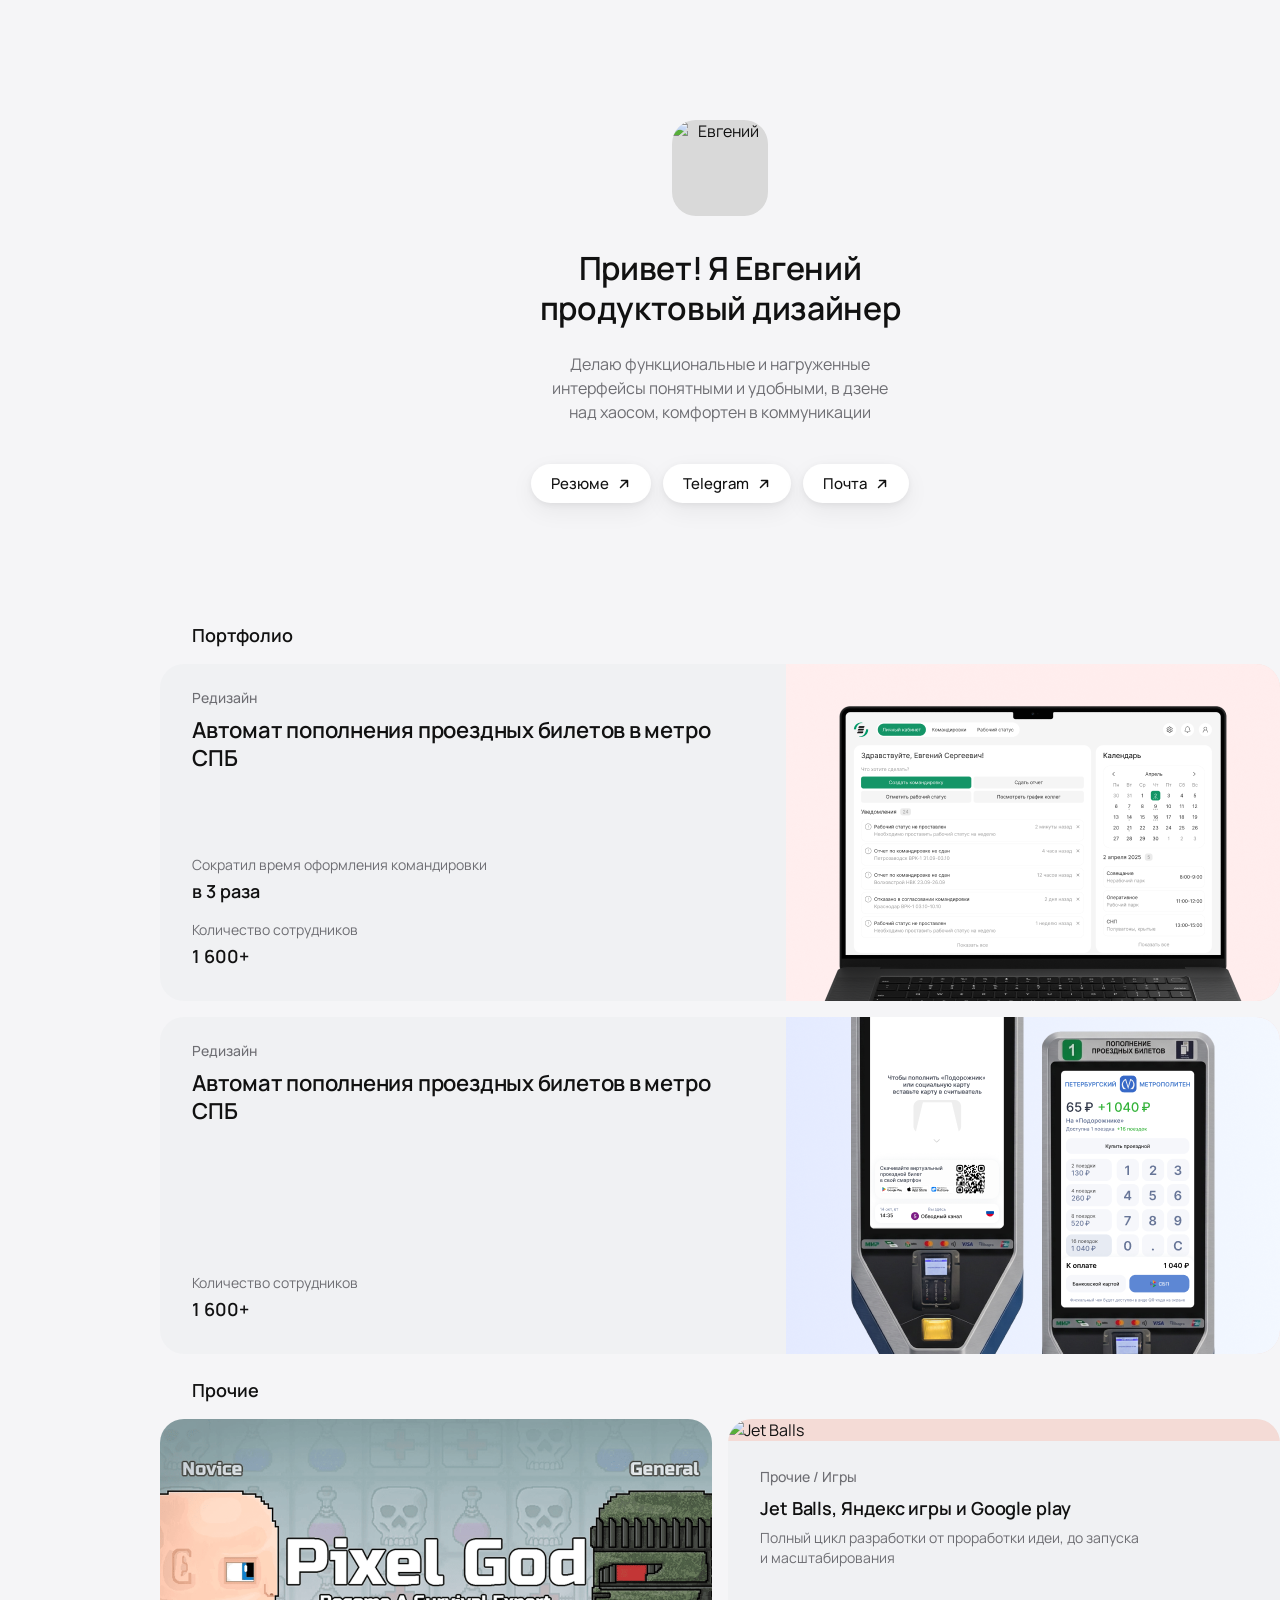
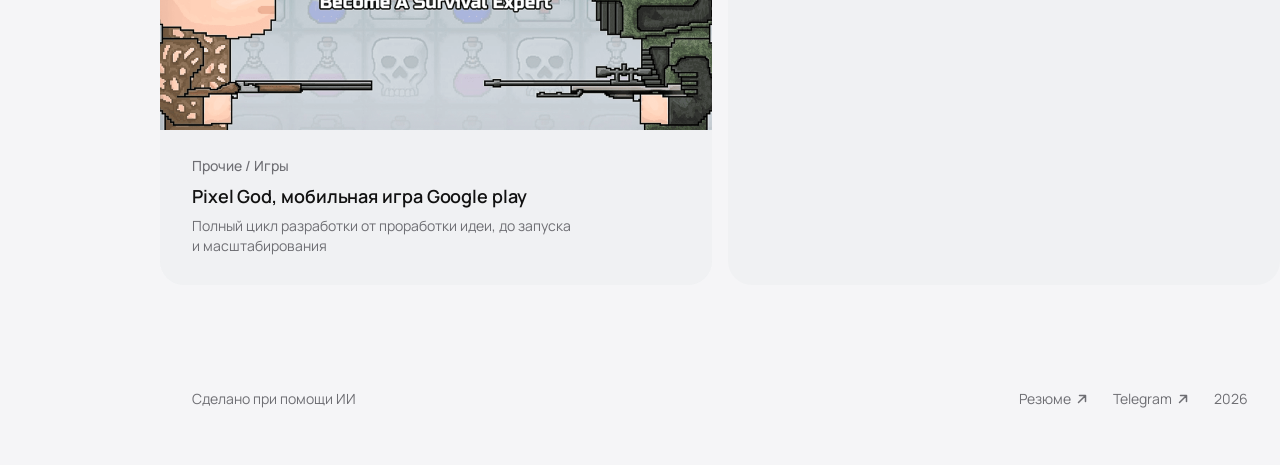
==== index.html @ 9edd05a4 "Add files via upload" ====
<!DOCTYPE html>
<html lang="ru">
<head>
    <meta charset="UTF-8">
    <meta name="viewport" content="width=device-width, initial-scale=1.0">
    <title>Евгений — продуктовый дизайнер</title>
    <link rel="preconnect" href="https://fonts.googleapis.com">
    <link rel="preconnect" href="https://fonts.gstatic.com" crossorigin>
    <link href="https://fonts.googleapis.com/css2?family=Manrope:wght@400;500;600;700&display=swap" rel="stylesheet">
    <link rel="stylesheet" href="styles.css?v=10">
</head>
<body>
    <main class="page">
        <div class="container">

            <!-- HERO -->
            <section class="hero">
                <div class="hero__avatar">
                    <img src="img/index/photo.jpg" alt="Евгений">
                </div>
                <h1 class="hero__title">Привет! Я&nbsp;Евгений<br>продуктовый дизайнер</h1>
                <p class="hero__subtitle">
                    Делаю функциональные и&nbsp;нагруженные<br>
                    интерфейсы понятными и&nbsp;удобными, в&nbsp;дзене<br>
                    над хаосом, комфортен в&nbsp;коммуникации
                </p>

                <div class="hero__buttons">
                    <a href="https://drive.google.com/file/d/1NSleYqPIB4gHWDvywmFM7YKChPPIrIDy/view?usp=sharing" target="_blank" rel="noopener" class="btn">
                        <span class="btn__label">Резюме</span>
                        <svg class="btn__arrow" width="14" height="14" viewBox="0 0 14 14" fill="none">
                            <path d="M3.5 10.5L10.5 3.5M10.5 3.5H4.5M10.5 3.5V9.5" stroke="currentColor" stroke-width="1.5" stroke-linecap="round" stroke-linejoin="round"/>
                        </svg>
                    </a>
                    <a href="https://t.me/Soklakov" target="_blank" rel="noopener" class="btn">
                        <span class="btn__label">Telegram</span>
                        <svg class="btn__arrow" width="14" height="14" viewBox="0 0 14 14" fill="none">
                            <path d="M3.5 10.5L10.5 3.5M10.5 3.5H4.5M10.5 3.5V9.5" stroke="currentColor" stroke-width="1.5" stroke-linecap="round" stroke-linejoin="round"/>
                        </svg>
                    </a>
                    <a href="mailto:soklakov.evgeniy@mail.ru" class="btn">
                        <span class="btn__label">Почта</span>
                        <svg class="btn__arrow" width="14" height="14" viewBox="0 0 14 14" fill="none">
                            <path d="M3.5 10.5L10.5 3.5M10.5 3.5H4.5M10.5 3.5V9.5" stroke="currentColor" stroke-width="1.5" stroke-linecap="round" stroke-linejoin="round"/>
                        </svg>
                    </a>
                </div>
            </section>

            <!-- ПОРТФОЛИО -->
            <section class="section">
                <h2 class="section__title">Портфолио</h2>

                <a href="case1.html" class="case-card case-card--peach">
                    <div class="case-card__content">
                        <span class="case-card__tag">Редизайн</span>
                        <h3 class="case-card__title">Автомат пополнения проездных билетов в&nbsp;метро СПБ</h3>
                        <div class="case-card__metrics">
                            <div class="metric">
                                <div class="metric__label">Сократил время оформления командировки</div>
                                <div class="metric__value">в&nbsp;3&nbsp;раза</div>
                            </div>
                            <div class="metric">
                                <div class="metric__label">Количество сотрудников</div>
                                <div class="metric__value">1&nbsp;600+</div>
                            </div>
                        </div>
                    </div>
                    <div class="case-card__image case-card__image--peach">
                        <img src="img/index/Case1.png" alt="Евросиб">
                    </div>
                </a>

                <a href="case2.html" class="case-card case-card--peach">
                    <div class="case-card__content">
                        <span class="case-card__tag">Редизайн</span>
                        <h3 class="case-card__title">Автомат пополнения проездных билетов в&nbsp;метро СПБ</h3>
                        <div class="case-card__metrics case-card__metrics--single">
                            <div class="metric">
                                <div class="metric__label">Количество сотрудников</div>
                                <div class="metric__value">1&nbsp;600+</div>
                            </div>
                        </div>
                    </div>
                    <div class="case-card__image case-card__image--peach">
                        <img src="img/index/Case2.png" alt="Метро СПБ">
                    </div>
                </a>
            </section>

            <!-- ПРОЧИЕ -->
            <section class="section">
                <h2 class="section__title">Прочие</h2>

                <div class="other-grid">
                    <a href="case3.html" class="other-card other-card--blue">
                        <div class="other-card__image">
                            <img src="img/index/Case3.png" alt="Pixel God">
                        </div>
                        <div class="other-card__content">
                            <span class="case-card__tag">Прочие / Игры</span>
                            <h3 class="other-card__title">Pixel God, мобильная игра Google&nbsp;play</h3>
                            <p class="other-card__desc">Полный цикл разработки от&nbsp;проработки идеи, до&nbsp;запуска и&nbsp;масштабирования</p>
                        </div>
                    </a>

                    <a href="case4.html" class="other-card other-card--pink">
                        <div class="other-card__image">
                            <img src="img/index/Case4.png" alt="Jet Balls">
                        </div>
                        <div class="other-card__content">
                            <span class="case-card__tag">Прочие / Игры</span>
                            <h3 class="other-card__title">Jet Balls, Яндекс игры и&nbsp;Google&nbsp;play</h3>
                            <p class="other-card__desc">Полный цикл разработки от&nbsp;проработки идеи, до&nbsp;запуска и&nbsp;масштабирования</p>
                        </div>
                    </a>
                </div>
            </section>

            <!-- FOOTER -->
            <footer class="footer">
                <div class="footer__left">Сделано при помощи ИИ</div>
                <div class="footer__right">
                    <a href="https://drive.google.com/file/d/1NSleYqPIB4gHWDvywmFM7YKChPPIrIDy/view?usp=sharing" target="_blank" rel="noopener" class="text-link">
                        <span>Резюме</span>
                        <svg class="text-link__arrow" width="14" height="14" viewBox="0 0 14 14" fill="none">
                            <path d="M3.5 10.5L10.5 3.5M10.5 3.5H4.5M10.5 3.5V9.5" stroke="currentColor" stroke-width="1.5" stroke-linecap="round" stroke-linejoin="round"/>
                        </svg>
                    </a>
                    <a href="https://t.me/Soklakov" target="_blank" rel="noopener" class="text-link">
                        <span>Telegram</span>
                        <svg class="text-link__arrow" width="14" height="14" viewBox="0 0 14 14" fill="none">
                            <path d="M3.5 10.5L10.5 3.5M10.5 3.5H4.5M10.5 3.5V9.5" stroke="currentColor" stroke-width="1.5" stroke-linecap="round" stroke-linejoin="round"/>
                        </svg>
                    </a>
                    <span class="footer__year">2026</span>
                </div>
            </footer>

        </div>
    </main>
</body>
</html>
---- styles.css ----
/* ===========================
   RESET & BASE
   =========================== */
*,
*::before,
*::after {
    box-sizing: border-box;
    margin: 0;
    padding: 0;
}

:root {
    --bg: #F5F5F7;
    --card: #F0F1F3;
    --card-soft: #EDEEEF;
    --peach: #F8DDD7;
    --blue: #DCE6F1;
    --pink: #F4DBD6;
    --text: #111111;
    --text-muted: #6E6E73;
    --shadow-btn: 0 2px 6px rgba(17, 17, 17, 0.06), 0 8px 24px rgba(17, 17, 17, 0.06);
    --radius-card: 24px;
    --radius-btn: 999px;
    --ease: cubic-bezier(0.22, 1, 0.36, 1);
}

html, body {
    height: 100%;
}

html {
    scroll-behavior: smooth;
}

body {
    background: var(--bg);
    color: var(--text);
    font-family: 'Manrope', -apple-system, BlinkMacSystemFont, 'Helvetica Neue', sans-serif;
    font-weight: 400;
    font-size: 16px;
    line-height: 1.4;
    -webkit-font-smoothing: antialiased;
    -moz-osx-font-smoothing: grayscale;
}

a {
    text-decoration: none;
    color: inherit;
}

img {
    max-width: 100%;
    display: block;
}

/* ===========================
   LAYOUT
   =========================== */
.page {
    width: 100%;
    min-width: 1440px;       /* фиксированный фрейм 1440 */
    overflow-x: hidden;
}

.container {
    width: 1120px;           /* контентная область */
    margin: 0 auto;
    padding: 80px 0 40px;
}

/* ===========================
   HERO
   =========================== */
.hero {
    display: flex;
    flex-direction: column;
    align-items: center;
    text-align: center;
    padding: 40px 0 120px;
}

.hero__avatar {
    width: 96px;
    height: 96px;
    border-radius: 24px;
    overflow: hidden;
    margin-bottom: 32px;
    background: #d9d9d9;
}

.hero__avatar img {
    width: 100%;
    height: 100%;
    object-fit: cover;
}

.hero__title {
    font-size: 32px;
    line-height: 1.25;
    font-weight: 600;
    letter-spacing: -0.01em;
    margin-bottom: 24px;
}

/* Если subtitle отсутствует — заголовок отступает от кнопок как раньше отступал subtitle */
.hero__title + .hero__buttons {
    margin-top: 16px;
}

.hero__subtitle {
    font-size: 16px;
    line-height: 1.5;
    color: var(--text-muted);
    margin-bottom: 40px;
}

.hero__buttons {
    display: flex;
    gap: 12px;
}

/* ===========================
   BUTTON (fill from top → black)
   =========================== */
.btn {
    position: relative;
    display: inline-flex;
    align-items: center;
    gap: 8px;
    padding: 12px 20px;
    background: #FFFFFF;
    color: #111111;
    font-family: inherit;
    font-size: 15px;
    font-weight: 500;
    line-height: 1;
    border-radius: var(--radius-btn);
    box-shadow: var(--shadow-btn);
    overflow: hidden;
    isolation: isolate;
    transition: color 0.6s cubic-bezier(0.4, 0, 0.2, 1), box-shadow 0.6s cubic-bezier(0.4, 0, 0.2, 1);
    cursor: pointer;
}

.btn::before {
    content: '';
    position: absolute;
    inset: 0;
    background: #111111;
    clip-path: circle(0% at 0% 50%);
    transition: clip-path 0.6s cubic-bezier(0.4, 0, 0.2, 1);
    z-index: -1;
}

.btn:hover {
    color: #FFFFFF;
    box-shadow: 0 4px 12px rgba(17, 17, 17, 0.18), 0 12px 32px rgba(17, 17, 17, 0.12);
}

.btn:hover::before {
    clip-path: circle(150% at 0% 50%);
}

.btn__arrow {
    transition: transform 0.45s cubic-bezier(0.4, 0, 0.2, 1);
}

.btn:hover .btn__arrow {
    transform: translate(2px, -2px);
}

/* ===========================
   SECTION
   =========================== */
.section {
    margin-bottom: 24px;
}

.section__title {
    font-size: 18px;
    font-weight: 600;
    color: var(--text);
    padding: 0 32px;
    margin-bottom: 16px;
}

/* ===========================
   CASE CARD (большая карточка)
   =========================== */
.case-card {
    display: grid;
    grid-template-columns: 1fr 494px;
    background: var(--card);
    border-radius: var(--radius-card);
    overflow: hidden;
    margin-bottom: 16px;
    height: 337px;
    transform-origin: center;
    transition: transform 0.5s var(--ease), box-shadow 0.5s var(--ease);
    will-change: transform;
}

.case-card:hover {
    transform: scale(1.015) rotate(-0.6deg);
    box-shadow: 0 20px 60px rgba(17, 17, 17, 0.12), 0 8px 20px rgba(17, 17, 17, 0.06);
    z-index: 2;
}

.case-card__content {
    padding: 24px 32px 32px;
    display: flex;
    flex-direction: column;
}

.case-card__tag {
    font-size: 14px;
    font-weight: 500;
    color: var(--text-muted);
    margin-bottom: 8px;
}

.case-card__title {
    font-size: 22px;
    line-height: 1.3;
    font-weight: 600;
    letter-spacing: -0.01em;
}

.case-card__metrics {
    display: flex;
    flex-direction: column;
    gap: 16px;
    margin-top: auto;
}

.metric__label {
    font-size: 14px;
    color: var(--text-muted);
    margin-bottom: 4px;
}

.metric__value {
    font-size: 18px;
    font-weight: 600;
    color: var(--text);
}

.case-card__image {
    width: 494px;
    height: 337px;
    overflow: hidden;
}

.case-card__image--peach {
    background: var(--peach);
}

.case-card__image img {
    width: 100%;
    height: 100%;
    object-fit: cover;
    display: block;
    transition: transform 0.6s var(--ease);
}

.case-card:hover .case-card__image img {
    transform: scale(1.03);
}

/* ===========================
   OTHER CARDS (мелкие карточки)
   =========================== */
.other-grid {
    display: grid;
    grid-template-columns: 1fr 1fr;
    gap: 16px;
}

.other-card {
    display: flex;
    flex-direction: column;
    border-radius: var(--radius-card);
    overflow: hidden;
    background: var(--card);
    transform-origin: center;
    transition: transform 0.5s var(--ease), box-shadow 0.5s var(--ease);
    will-change: transform;
}

.other-card--blue .other-card__image {
    background: var(--blue);
}

.other-card--pink .other-card__image {
    background: var(--pink);
}

.other-card__image {
    overflow: hidden;
}

.other-card__image img {
    width: 100%;
    height: auto;
    display: block;
    transition: transform 0.6s var(--ease);
}

.other-card__content {
    padding: 24px 32px 28px;
    background: var(--card);
}

.other-card__title {
    font-size: 18px;
    font-weight: 600;
    line-height: 1.35;
    margin: 8px 0 8px;
    letter-spacing: -0.005em;
}

.other-card__desc {
    font-size: 14px;
    line-height: 1.45;
    color: var(--text-muted);
}

.other-card:nth-child(odd):hover {
    transform: scale(1.02) rotate(-0.8deg);
    box-shadow: 0 20px 60px rgba(17, 17, 17, 0.12), 0 8px 20px rgba(17, 17, 17, 0.06);
    z-index: 2;
}

.other-card:nth-child(even):hover {
    transform: scale(1.02) rotate(0.8deg);
    box-shadow: 0 20px 60px rgba(17, 17, 17, 0.12), 0 8px 20px rgba(17, 17, 17, 0.06);
    z-index: 2;
}

.other-card:hover .other-card__image img {
    transform: scale(1.03);
}

/* ===========================
   FOOTER
   =========================== */
.footer {
    margin-top: 80px;
    padding: 24px 32px 16px;
    display: flex;
    justify-content: space-between;
    align-items: center;
    font-size: 14px;
    color: var(--text-muted);
}

.footer__right {
    display: flex;
    align-items: center;
    gap: 24px;
}

.footer__year {
    color: var(--text-muted);
}

/* ===========================
   TEXT LINK (footer)
   =========================== */
.text-link {
    display: inline-flex;
    align-items: center;
    gap: 4px;
    color: var(--text-muted);
    transition: color 0.25s var(--ease);
    cursor: pointer;
}

.text-link__arrow {
    transition: transform 0.3s var(--ease), color 0.25s var(--ease);
}

.text-link:hover {
    color: var(--text);
}

.text-link:hover .text-link__arrow {
    transform: translate(3px, -3px);
}

/* ===========================
   CASE PAGE
   =========================== */

/* SECTION */
.case-section {
    margin-bottom: 64px;
    padding: 0 32px;
}

.case-section--wide {
    padding: 0;
}

.case-section--wide .case-section__title {
    padding-left: 32px;
}

.case-section__title {
    font-size: 28px;
    font-weight: 600;
    letter-spacing: -0.01em;
    margin-bottom: 20px;
    color: var(--text);
}

/* TEXT */
.case-text {
    font-size: 17px;
    line-height: 1.55;
    color: var(--text);
    max-width: 880px;
}

/* LISTS */
.case-list {
    list-style: none;
    padding: 0;
    margin: 0;
    max-width: 880px;
}

.case-list li {
    position: relative;
    padding-left: 24px;
    margin-bottom: 12px;
    font-size: 16px;
    line-height: 1.5;
    color: var(--text);
}

.case-list li::before {
    content: '';
    position: absolute;
    left: 0;
    top: 11px;
    width: 6px;
    height: 6px;
    border-radius: 50%;
    background: var(--text);
}

.case-list--numbered {
    counter-reset: step;
}

.case-list--numbered li {
    padding-left: 36px;
    counter-increment: step;
}

.case-list--numbered li::before {
    content: counter(step);
    position: static;
    display: inline-block;
    width: 24px;
    height: 24px;
    line-height: 24px;
    text-align: center;
    border-radius: 50%;
    background: var(--text);
    color: #fff;
    font-size: 12px;
    font-weight: 600;
    margin-right: 12px;
    margin-left: -36px;
    vertical-align: 2px;
}

/* COMPARE (ДО / ПОСЛЕ) */
.case-compare {
    display: grid;
    grid-template-columns: 1fr 1fr;
    gap: 16px;
    margin-bottom: 24px;
}

.case-compare__col {
    background: var(--card);
    border-radius: var(--radius-card);
    padding: 24px;
    display: flex;
    flex-direction: column;
}

.case-compare__label {
    display: inline-flex;
    align-items: center;
    gap: 8px;
    font-size: 13px;
    font-weight: 500;
    color: var(--text-muted);
    margin-bottom: 16px;
    letter-spacing: 0.02em;
    align-self: flex-start;
}

.case-compare__label::before {
    content: '';
    width: 8px;
    height: 8px;
    border-radius: 50%;
    background: var(--text-muted);
}

.case-compare__label--before::before {
    background: #E26464;
}

.case-compare__label--after::before {
    background: #4FB174;
}

.case-compare__media {
    border-radius: 12px;
    overflow: hidden;
    background: #fff;
    margin-bottom: 16px;
}

.case-compare__media img {
    width: 100%;
    height: auto;
    display: block;
}

.case-compare__media--small {
    /* раньше была max-width: 60% — теперь миниатюра тянется на всю ширину карточки */
}

.case-compare__note {
    font-size: 14px;
    line-height: 1.5;
    color: var(--text-muted);
    margin-bottom: 16px;
}

.case-compare__col .case-list {
    margin-top: 4px;
}

.case-compare__col .case-list li {
    font-size: 15px;
}

/* WIDE IMAGE */
.case-image-wide {
    border-radius: var(--radius-card);
    overflow: hidden;
    background: var(--card);
}

.case-image-wide img {
    width: 100%;
    height: auto;
    display: block;
}

.case-image-wide--small img {
    max-width: 720px;
    margin: 0 auto;
}

/* TABLE */
.case-table {
    background: var(--card);
    border-radius: var(--radius-card);
    overflow: hidden;
    max-width: 880px;
}

.case-table__head,
.case-table__row {
    display: grid;
    grid-template-columns: 1.2fr 0.8fr 2fr;
    gap: 24px;
    padding: 16px 24px;
}

.case-table__head {
    background: rgba(0, 0, 0, 0.04);
    font-weight: 600;
    font-size: 14px;
    color: var(--text-muted);
}

.case-table__row {
    border-top: 1px solid rgba(0, 0, 0, 0.06);
    font-size: 16px;
    line-height: 1.5;
}

.case-table__row:first-of-type {
    border-top: none;
}

.case-table__row .case-table__cell:nth-child(1) {
    font-weight: 600;
}

/* THANKS */
.case-thanks {
    text-align: center;
    padding: 80px 32px 40px;
    margin-top: 40px;
    border-top: 1px solid rgba(0, 0, 0, 0.06);
}

.case-thanks__title {
    font-size: 32px;
    font-weight: 700;
    letter-spacing: 0.02em;
    margin-bottom: 16px;
}

.case-thanks__contacts {
    font-size: 15px;
    color: var(--text-muted);
    margin-bottom: 32px;
    display: flex;
    justify-content: center;
    align-items: center;
    flex-wrap: wrap;
    gap: 6px;
}

.case-thanks__sep {
    color: var(--text-muted);
    opacity: 0.5;
}

.case-thanks__cta {
    display: flex;
    justify-content: center;
    gap: 12px;
    flex-wrap: wrap;
}

.case-image-pair {
    display: grid;
    grid-template-columns: 1fr 1fr;
    gap: 16px;
}

/* CASE GRID — для рядов мелких фото / экранов */
.case-grid {
    display: grid;
    gap: 16px;
}

.case-grid--2 {
    grid-template-columns: 1fr 1fr;
}

.case-grid--3 {
    grid-template-columns: 1fr 1fr 1fr;
}

.case-grid--5 {
    grid-template-columns: repeat(5, 1fr);
}

.case-grid--6 {
    grid-template-columns: repeat(6, 1fr);
}

/* CASE FIGURE — фото с подписью сверху */
.case-figure {
    display: flex;
    flex-direction: column;
    gap: 8px;
}

.case-figure__caption {
    font-size: 13px;
    color: var(--text-muted);
    letter-spacing: 0.02em;
}

.case-figure__media {
    border-radius: 12px;
    overflow: hidden;
    background: var(--card);
    aspect-ratio: auto;
}

.case-figure__media img {
    width: 100%;
    height: auto;
    display: block;
}

/* ===========================
   CASE — PROPS / TOGGLE
   =========================== */

.case-props {
    display: grid;
    grid-template-columns: 200px 1fr;
    gap: 14px 24px;
    max-width: 880px;
    margin: 0;
}

.case-props__key {
    font-size: 14px;
    color: var(--text-muted);
    margin: 0;
    padding-top: 2px;
}

.case-props__val {
    font-size: 16px;
    line-height: 1.55;
    margin: 0;
}

.case-props__val ul {
    list-style: none;
    padding: 0;
    margin: 0;
}

.case-props__val ul li {
    padding-left: 0;
}

.case-tag {
    display: inline-block;
    padding: 3px 10px;
    font-size: 13px;
    background: rgba(0, 0, 0, 0.06);
    border-radius: 4px;
    margin-right: 6px;
    color: var(--text);
    line-height: 1.4;
}

/* TOGGLE (details/summary) */
.case-toggle {
    margin-bottom: 12px;
    border-radius: var(--radius-card);
    background: var(--card);
    overflow: hidden;
    max-width: 880px;
}

.case-section--wide .case-toggle {
    max-width: none;
    margin-left: 32px;
    margin-right: 32px;
}

.case-toggle__summary {
    list-style: none;
    cursor: pointer;
    padding: 16px 24px;
    font-size: 16px;
    font-weight: 600;
    display: flex;
    align-items: center;
    gap: 12px;
    user-select: none;
    transition: background 0.2s;
}

.case-toggle__summary::-webkit-details-marker,
.case-toggle__summary::marker {
    display: none;
    content: '';
}

.case-toggle__summary::before {
    content: '';
    flex-shrink: 0;
    width: 8px;
    height: 8px;
    border-right: 2px solid currentColor;
    border-bottom: 2px solid currentColor;
    transform: rotate(-45deg) translate(-2px, -2px);
    transition: transform 0.25s var(--ease);
}

.case-toggle[open] > .case-toggle__summary::before {
    transform: rotate(45deg) translate(-1px, -3px);
}

.case-toggle__summary:hover {
    background: rgba(0, 0, 0, 0.03);
}

.case-toggle__content {
    padding: 0 24px 24px;
    display: flex;
    flex-direction: column;
    gap: 16px;
}

.case-toggle__content img {
    width: 100%;
    height: auto;
    display: block;
    border-radius: 12px;
}

/* GRID 4 */
.case-grid--4 {
    grid-template-columns: repeat(4, 1fr);
}

/* BANNER */
.case-banner {
    border-radius: var(--radius-card);
    overflow: hidden;
}

.case-banner img {
    width: 100%;
    height: auto;
    display: block;
}

/* CALLOUT (Notion-style highlighted note) */
.case-callout {
    display: flex;
    gap: 14px;
    align-items: flex-start;
    background: rgba(0, 0, 0, 0.04);
    border-radius: 12px;
    padding: 18px 20px;
    max-width: 880px;
    margin: 0;
}

.case-callout__icon {
    flex-shrink: 0;
    font-size: 18px;
    line-height: 1.5;
}

.case-callout__body {
    flex: 1;
    font-size: 16px;
    line-height: 1.55;
}

.case-callout__body p {
    margin: 0;
}

.case-callout__body p + p {
    margin-top: 10px;
}

/* Medium-sized wide image — для тех случаев, когда фото слишком большое во всю ширину */
.case-image-wide--medium {
    max-width: 600px;
    margin-left: auto;
    margin-right: auto;
}

/* Nested toggle inside another toggle — слегка визуально отличается */
.case-toggle .case-toggle {
    background: rgba(0, 0, 0, 0.03);
    margin-top: 8px;
    margin-bottom: 0;
}

/* Quote (вертикальная серая полоска как в Notion для результатов и заметок) */
.case-quote {
    border-left: 3px solid rgba(0, 0, 0, 0.15);
    padding: 2px 0 2px 14px;
    margin: 6px 0;
    color: var(--text-muted);
    font-size: 14px;
    line-height: 1.5;
}

/* Опрос — вложенный список с большими отступами */
.case-survey {
    counter-reset: q;
    list-style: none;
    padding: 0;
    margin: 0;
}

.case-survey > li {
    counter-increment: q;
    margin-bottom: 16px;
    padding-left: 28px;
    position: relative;
    font-size: 16px;
    line-height: 1.55;
}

.case-survey > li::before {
    content: counter(q) ".";
    position: absolute;
    left: 0;
    top: 0;
    font-weight: 600;
    color: var(--text);
}

/* Компактный compare — картинки внутри колонок не растягиваются на всю ширину,
   а ограничены по ширине и центрированы. Для случаев, когда исходники
   маленькие (телефонные скрины) и большой размер выглядит избыточно. */
.case-compare--compact .case-compare__media {
    max-width: 320px;
    margin-left: auto;
    margin-right: auto;
}

/* 3-column compare — для случаев "До | После | После" в одну линию */
.case-compare--3col {
    grid-template-columns: 1fr 1fr 1fr;
}

/* Видео в галереях ведут себя так же, как картинки */
.case-figure__media video,
.case-toggle__content video,
.case-image-wide video {
    width: 100%;
    height: auto;
    display: block;
    border-radius: 12px;
}

/* Узкая сетка для пары видео — фиксированные колонки 280px,
   прижатые к левому краю секции (под заголовок). Подпись остаётся над своим видео. */
.case-grid--narrow {
    grid-template-columns: 280px 280px;
    justify-content: start;
}

/* Асимметричный compare — узкое До (1fr), широкое После (2fr), внутри После пара картинок в линию */
.case-compare--asymmetric {
    grid-template-columns: 1fr 2fr;
}

.case-compare__pair {
    display: grid;
    grid-template-columns: 1fr 1fr;
    gap: 12px;
}

/* MEDIUM banner — для случаев когда полноширинный баннер слишком велик */
.case-banner--medium {
    max-width: 720px;
    margin-left: auto;
    margin-right: auto;
}

/* MEDIUM toggle media — изображения внутри тоггла не растягиваются на всю ширину */
.case-toggle__content--medium img {
    max-width: 480px;
    margin-left: auto;
    margin-right: auto;
}

/* Equal-height grid — все ячейки одной высоты, картинка обрезается под рамку */
.case-grid--equal .case-figure__media {
    aspect-ratio: 9 / 16;
    overflow: hidden;
}

.case-grid--equal .case-figure__media img {
    width: 100%;
    height: 100%;
    object-fit: cover;
}

/* Маленькая равная сетка — для GIF/PNG, которые не должны растягиваться на всю ширину */
.case-grid--small.case-grid--2 {
    grid-template-columns: 280px 280px;
    justify-content: center;
}

.case-grid--small.case-grid--3 {
    grid-template-columns: 240px 240px 240px;
    justify-content: center;
}

/* Для квадратных GIF (Франкенштейн, Победа) — пропорция 1:1 вместо 9:16 */
.case-grid--equal-square .case-figure__media {
    aspect-ratio: 1 / 1;
    overflow: hidden;
}

.case-grid--equal-square .case-figure__media img {
    width: 100%;
    height: 100%;
    object-fit: contain;
}
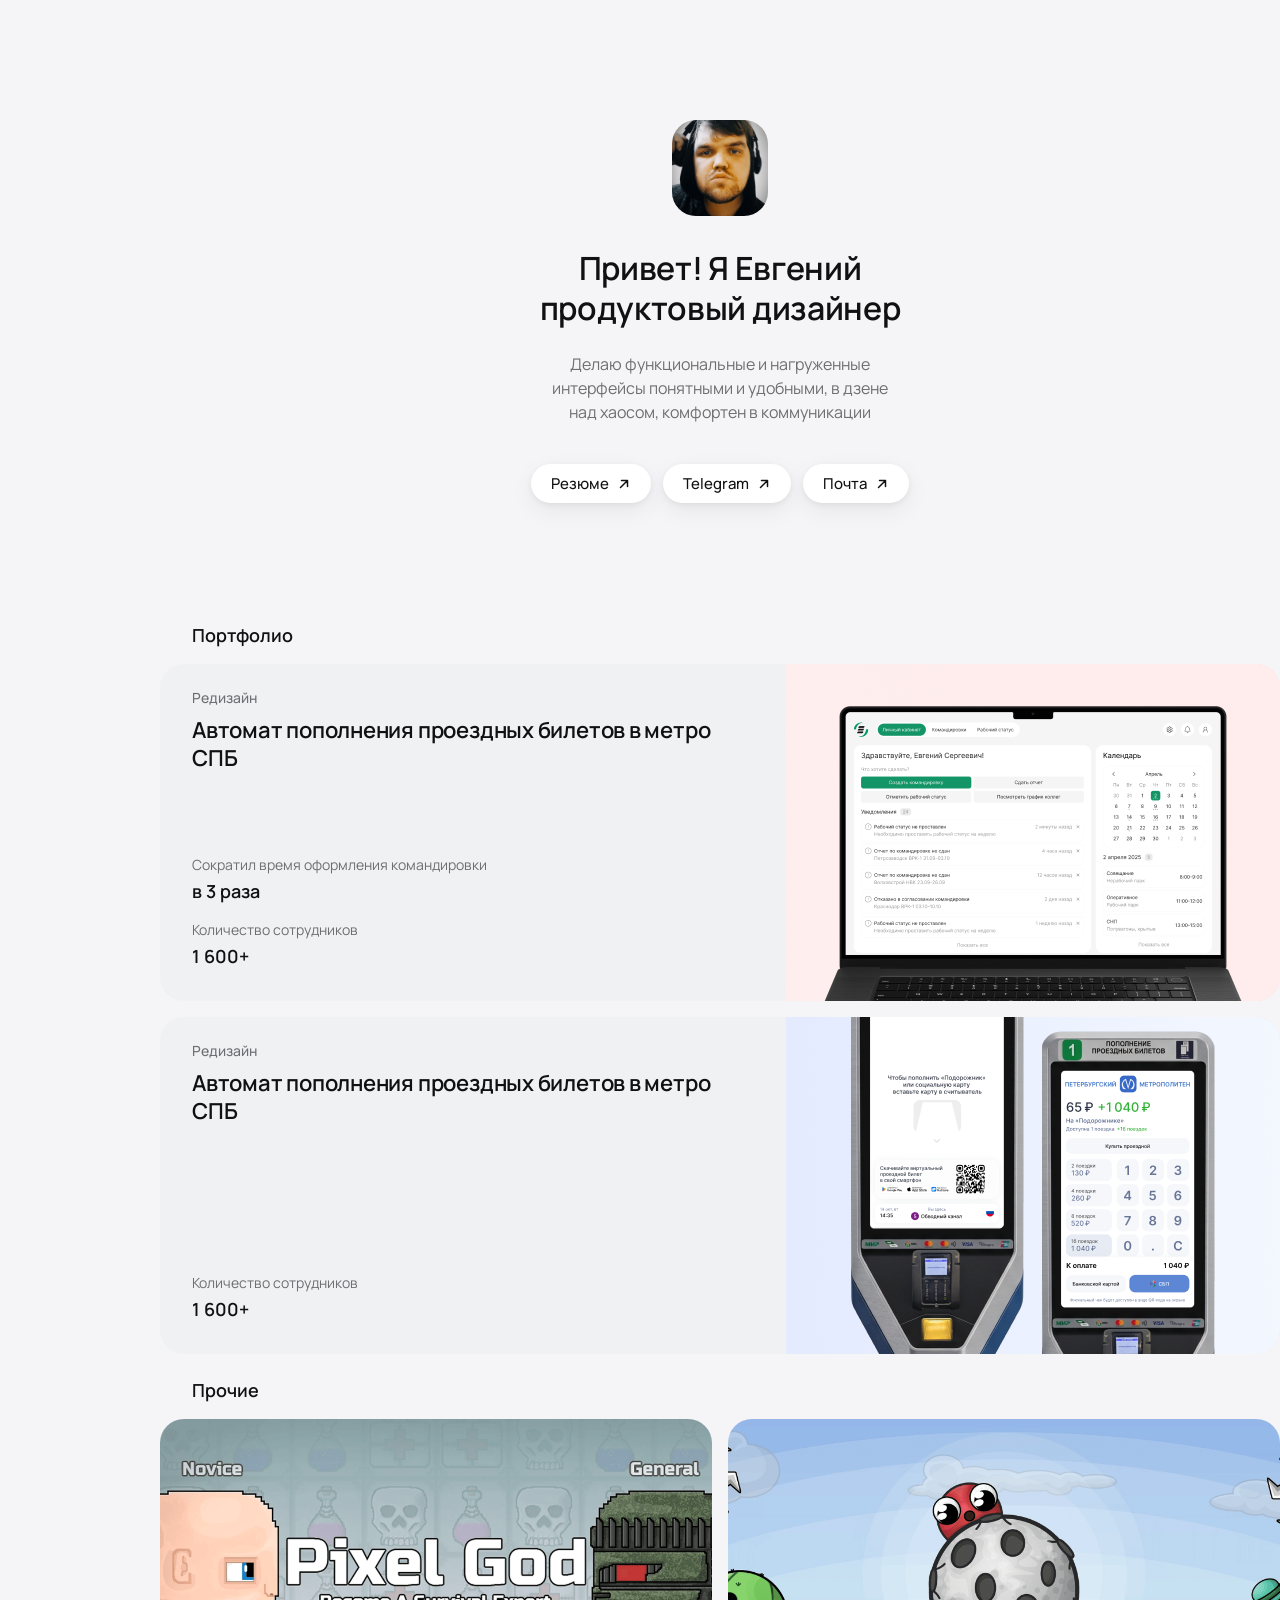
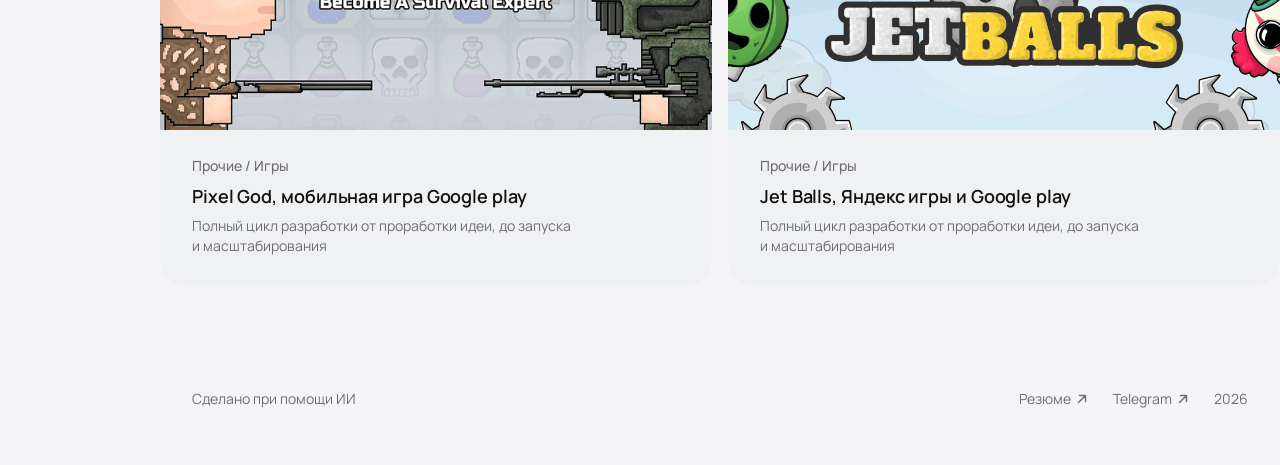
==== commit cc5f5470: "Add files via upload" ====
--- a/index.html
+++ b/index.html
@@ -7,7 +7,7 @@
     <link rel="preconnect" href="https://fonts.googleapis.com">
     <link rel="preconnect" href="https://fonts.gstatic.com" crossorigin>
     <link href="https://fonts.googleapis.com/css2?family=Manrope:wght@400;500;600;700&display=swap" rel="stylesheet">
-    <link rel="stylesheet" href="styles.css?v=10">
+    <link rel="stylesheet" href="styles.css?v=16">
 </head>
 <body>
     <main class="page">
--- a/styles.css
+++ b/styles.css
@@ -631,7 +631,17 @@
     justify-content: center;
     align-items: center;
     flex-wrap: wrap;
+    gap: 24px;
+}
+
+.case-thanks__group {
+    display: inline-flex;
+    align-items: center;
     gap: 6px;
+}
+
+.case-thanks__label {
+    color: var(--text-muted);
 }
 
 .case-thanks__sep {
@@ -1002,3 +1012,424 @@
     height: 100%;
     object-fit: contain;
 }
+
+/* ===========================
+   MOBILE ADAPTATION
+   ===========================
+   Брейкпоинт 768px. Для широкоэкранных правил всё остаётся как раньше,
+   ниже 768px меняется hero, карточки, сетки превращаются в горизонтальные
+   карусели со скроллом по свайпу. */
+
+@media (max-width: 768px) {
+    /* Снимаем фиксированную ширину фрейма, разрешаем странице тянуться */
+    .page {
+        min-width: 0 !important;
+        overflow-x: hidden;
+    }
+
+    .container {
+        width: 100% !important;
+        max-width: 100% !important;
+        padding: 24px 16px 24px !important;
+    }
+
+    /* HERO */
+    .hero,
+    .case-hero {
+        padding: 24px 0 48px;
+    }
+
+    .hero__avatar {
+        width: 80px;
+        height: 80px;
+        border-radius: 20px;
+        margin-bottom: 24px;
+    }
+
+    .hero__title {
+        font-size: 22px;
+        line-height: 1.25;
+        margin-bottom: 20px;
+        padding: 0 8px;
+    }
+
+    .hero__title br {
+        /* оставляем переносы - без них имя и профессия сливаются */
+    }
+
+    /* В кейсах <br> в заголовке создаёт некрасивый перенос на узких экранах,
+       поэтому эти конкретные br помечены классом и скрываются */
+    .hero__title br.mobile-hide {
+        display: none;
+    }
+
+    .hero__subtitle {
+        font-size: 14px;
+        margin-bottom: 28px;
+        padding: 0 8px;
+    }
+
+    .hero__buttons {
+        gap: 8px;
+        flex-wrap: wrap;
+        justify-content: center;
+        padding: 0 8px;
+    }
+
+    .btn {
+        padding: 10px 16px;
+        font-size: 14px;
+    }
+
+    /* SECTION TITLES */
+    .section__title {
+        font-size: 16px;
+        padding: 0 16px;
+    }
+
+    .case-section {
+        padding: 0 16px;
+        margin-bottom: 40px;
+    }
+
+    .case-section--wide {
+        padding: 0;
+    }
+
+    .case-section--wide .case-section__title {
+        padding-left: 16px;
+    }
+
+    /* Inline padding-32px на блоках текста внутри wide-секций → 16px */
+    .case-section--wide > p[style*="32px"],
+    .case-section--wide > div[style*="32px"]:not(.case-grid):not(.case-compare) {
+        padding-left: 16px !important;
+        padding-right: 16px !important;
+    }
+
+    .case-section__title {
+        font-size: 22px;
+        margin-bottom: 16px;
+    }
+
+    /* CARDS на главной */
+    .case-card {
+        grid-template-columns: 1fr;
+        height: auto;
+    }
+
+    .case-card__content {
+        padding: 24px 20px;
+    }
+
+    .case-card__title {
+        font-size: 18px;
+    }
+
+    .case-card__image {
+        width: 100%;
+        height: auto;
+        max-height: 240px;
+    }
+
+    .case-card__metrics {
+        gap: 12px;
+    }
+
+    .other-grid {
+        grid-template-columns: 1fr;
+        gap: 12px;
+    }
+
+    .other-card__content {
+        padding: 20px;
+    }
+
+    .other-card__title {
+        font-size: 16px;
+    }
+
+    /* TEXT */
+    .case-text {
+        font-size: 15px;
+    }
+
+    .case-list li,
+    .case-callout__body,
+    .case-survey > li,
+    .case-props__val,
+    .case-table__row {
+        font-size: 14px;
+    }
+
+    /* PROPS — двухколоночная таблица в одну колонку */
+    .case-props {
+        grid-template-columns: 1fr;
+        gap: 4px 0;
+    }
+
+    .case-props__key {
+        font-size: 12px;
+        margin-top: 12px;
+        text-transform: uppercase;
+        letter-spacing: 0.05em;
+    }
+
+    .case-props__key:first-child {
+        margin-top: 0;
+    }
+
+    /* TOGGLE */
+    .case-toggle__summary {
+        padding: 14px 16px;
+        font-size: 14px;
+    }
+
+    .case-toggle__content {
+        padding: 0 16px 16px;
+    }
+
+    .case-section--wide .case-toggle {
+        margin-left: 16px;
+        margin-right: 16px;
+    }
+
+    /* COMPARE — превращаем в горизонтальный скролл со свайпом */
+    .case-compare,
+    .case-compare--3col,
+    .case-compare--asymmetric {
+        display: flex;
+        flex-wrap: nowrap;
+        gap: 12px;
+        overflow-x: auto;
+        scroll-snap-type: x mandatory;
+        scroll-padding-left: 16px;
+        -webkit-overflow-scrolling: touch;
+        padding: 0 16px 8px !important;
+        margin: 0 -16px;
+        grid-template-columns: none;
+    }
+
+    .case-compare__col {
+        flex: 0 0 85%;
+        scroll-snap-align: start;
+        padding: 16px;
+    }
+
+    .case-compare__pair {
+        grid-template-columns: 1fr 1fr;
+    }
+
+    /* Скроллбар у compare */
+    .case-compare::-webkit-scrollbar,
+    .case-compare--3col::-webkit-scrollbar,
+    .case-compare--asymmetric::-webkit-scrollbar {
+        height: 4px;
+    }
+
+    .case-compare::-webkit-scrollbar-track,
+    .case-compare--3col::-webkit-scrollbar-track,
+    .case-compare--asymmetric::-webkit-scrollbar-track {
+        background: transparent;
+    }
+
+    .case-compare::-webkit-scrollbar-thumb,
+    .case-compare--3col::-webkit-scrollbar-thumb,
+    .case-compare--asymmetric::-webkit-scrollbar-thumb {
+        background: rgba(0, 0, 0, 0.2);
+        border-radius: 2px;
+    }
+
+    /* TABLE — одна колонка вместо трёх */
+    .case-table__head {
+        display: none; /* шапку прячем, и так понятно по контексту */
+    }
+
+    .case-table__row {
+        grid-template-columns: 1fr;
+        gap: 4px;
+        padding: 14px 16px;
+    }
+
+    /* THANKS */
+    .case-thanks {
+        padding: 48px 16px 24px;
+    }
+
+    .case-thanks__title {
+        font-size: 22px;
+    }
+
+    .case-thanks__contacts {
+        font-size: 14px;
+        flex-direction: column;
+        gap: 18px; /* большой gap МЕЖДУ группами */
+        line-height: 1.5;
+    }
+
+    .case-thanks__group {
+        gap: 6px; /* маленький gap ВНУТРИ группы (Почта: и адрес рядом) */
+    }
+
+    .case-thanks__sep {
+        display: none;
+    }
+
+    /* FOOTER */
+    .footer {
+        padding: 24px 16px !important;
+        flex-direction: column !important;
+        justify-content: center !important;
+        align-items: center !important;
+        text-align: center !important;
+        gap: 16px;
+    }
+
+    .footer__right {
+        gap: 16px;
+        flex-wrap: wrap;
+        justify-content: center;
+        order: 1; /* ссылки сверху */
+    }
+
+    .footer__left {
+        order: 2; /* «Сделано при помощи ИИ» снизу */
+    }
+
+    /* CALLOUT */
+    .case-callout {
+        padding: 14px 16px;
+        font-size: 14px;
+    }
+
+    /* MEDIUM IMAGE — на мобилке на всю ширину контейнера */
+    .case-image-wide--medium,
+    .case-banner--medium {
+        max-width: 100%;
+    }
+
+    /* IMAGE PAIR — две картинки рядом → друг под другом */
+    .case-image-pair {
+        grid-template-columns: 1fr;
+    }
+
+    /* ============================
+       КАРУСЕЛИ — все .case-grid с >2 колонками превращаются в горизонтальный скролл
+       ============================ */
+    .case-grid--3,
+    .case-grid--4,
+    .case-grid--5,
+    .case-grid--6,
+    .case-grid--equal {
+        display: flex;
+        flex-wrap: nowrap;
+        gap: 12px;
+        overflow-x: auto;
+        scroll-snap-type: x mandatory;
+        scroll-padding-left: 16px;
+        -webkit-overflow-scrolling: touch;
+        padding: 0 16px 8px !important;
+        margin: 0 -16px;
+    }
+
+    /* Каждая ячейка карусели — фиксированной ширины */
+    .case-grid--3 > *,
+    .case-grid--4 > *,
+    .case-grid--5 > *,
+    .case-grid--6 > * {
+        flex: 0 0 240px;
+        scroll-snap-align: start;
+    }
+
+    /* Узкие сетки (видео анимации, GIF Победы/Франкенштейна) */
+    .case-grid--narrow,
+    .case-grid--small {
+        display: flex;
+        flex-wrap: nowrap;
+        gap: 12px;
+        overflow-x: auto;
+        scroll-snap-type: x mandatory;
+        scroll-padding-left: 16px;
+        -webkit-overflow-scrolling: touch;
+        padding: 0 16px 8px !important;
+        margin: 0 -16px;
+        justify-content: flex-start;
+    }
+
+    .case-grid--narrow > *,
+    .case-grid--small > * {
+        flex: 0 0 240px;
+        scroll-snap-align: start;
+        max-width: none;
+        margin: 0;
+    }
+
+    /* Двухколоночные сетки (например 2 видео в Анимациях) — оставляем как 2 колонки,
+       они не очень большие и помещаются */
+    .case-grid--2:not(.case-grid--narrow):not(.case-grid--small) {
+        gap: 8px;
+    }
+
+    /* Кастомный скроллбар чтобы было понятно что это карусель */
+    .case-grid--3::-webkit-scrollbar,
+    .case-grid--4::-webkit-scrollbar,
+    .case-grid--5::-webkit-scrollbar,
+    .case-grid--6::-webkit-scrollbar,
+    .case-grid--narrow::-webkit-scrollbar,
+    .case-grid--small::-webkit-scrollbar {
+        height: 4px;
+    }
+
+    .case-grid--3::-webkit-scrollbar-track,
+    .case-grid--4::-webkit-scrollbar-track,
+    .case-grid--5::-webkit-scrollbar-track,
+    .case-grid--6::-webkit-scrollbar-track,
+    .case-grid--narrow::-webkit-scrollbar-track,
+    .case-grid--small::-webkit-scrollbar-track {
+        background: transparent;
+    }
+
+    .case-grid--3::-webkit-scrollbar-thumb,
+    .case-grid--4::-webkit-scrollbar-thumb,
+    .case-grid--5::-webkit-scrollbar-thumb,
+    .case-grid--6::-webkit-scrollbar-thumb,
+    .case-grid--narrow::-webkit-scrollbar-thumb,
+    .case-grid--small::-webkit-scrollbar-thumb {
+        background: rgba(0, 0, 0, 0.2);
+        border-radius: 2px;
+    }
+
+    /* Equal-square (квадратные GIF) — на мобиле снимаем aspect-ratio чтобы не было искажений в карусели */
+    .case-grid--equal-square .case-figure__media {
+        aspect-ratio: 1 / 1;
+    }
+}
+
+/* Совсем узкие экраны (iPhone SE, старые андроиды) */
+@media (max-width: 380px) {
+    .container {
+        padding: 20px 12px;
+    }
+
+    .hero__title {
+        font-size: 20px;
+    }
+
+    .case-section__title {
+        font-size: 20px;
+    }
+
+    .case-grid--3 > *,
+    .case-grid--4 > *,
+    .case-grid--5 > *,
+    .case-grid--6 > *,
+    .case-grid--narrow > *,
+    .case-grid--small > * {
+        flex: 0 0 200px;
+    }
+
+    .btn {
+        padding: 9px 14px;
+        font-size: 13px;
+    }
+}
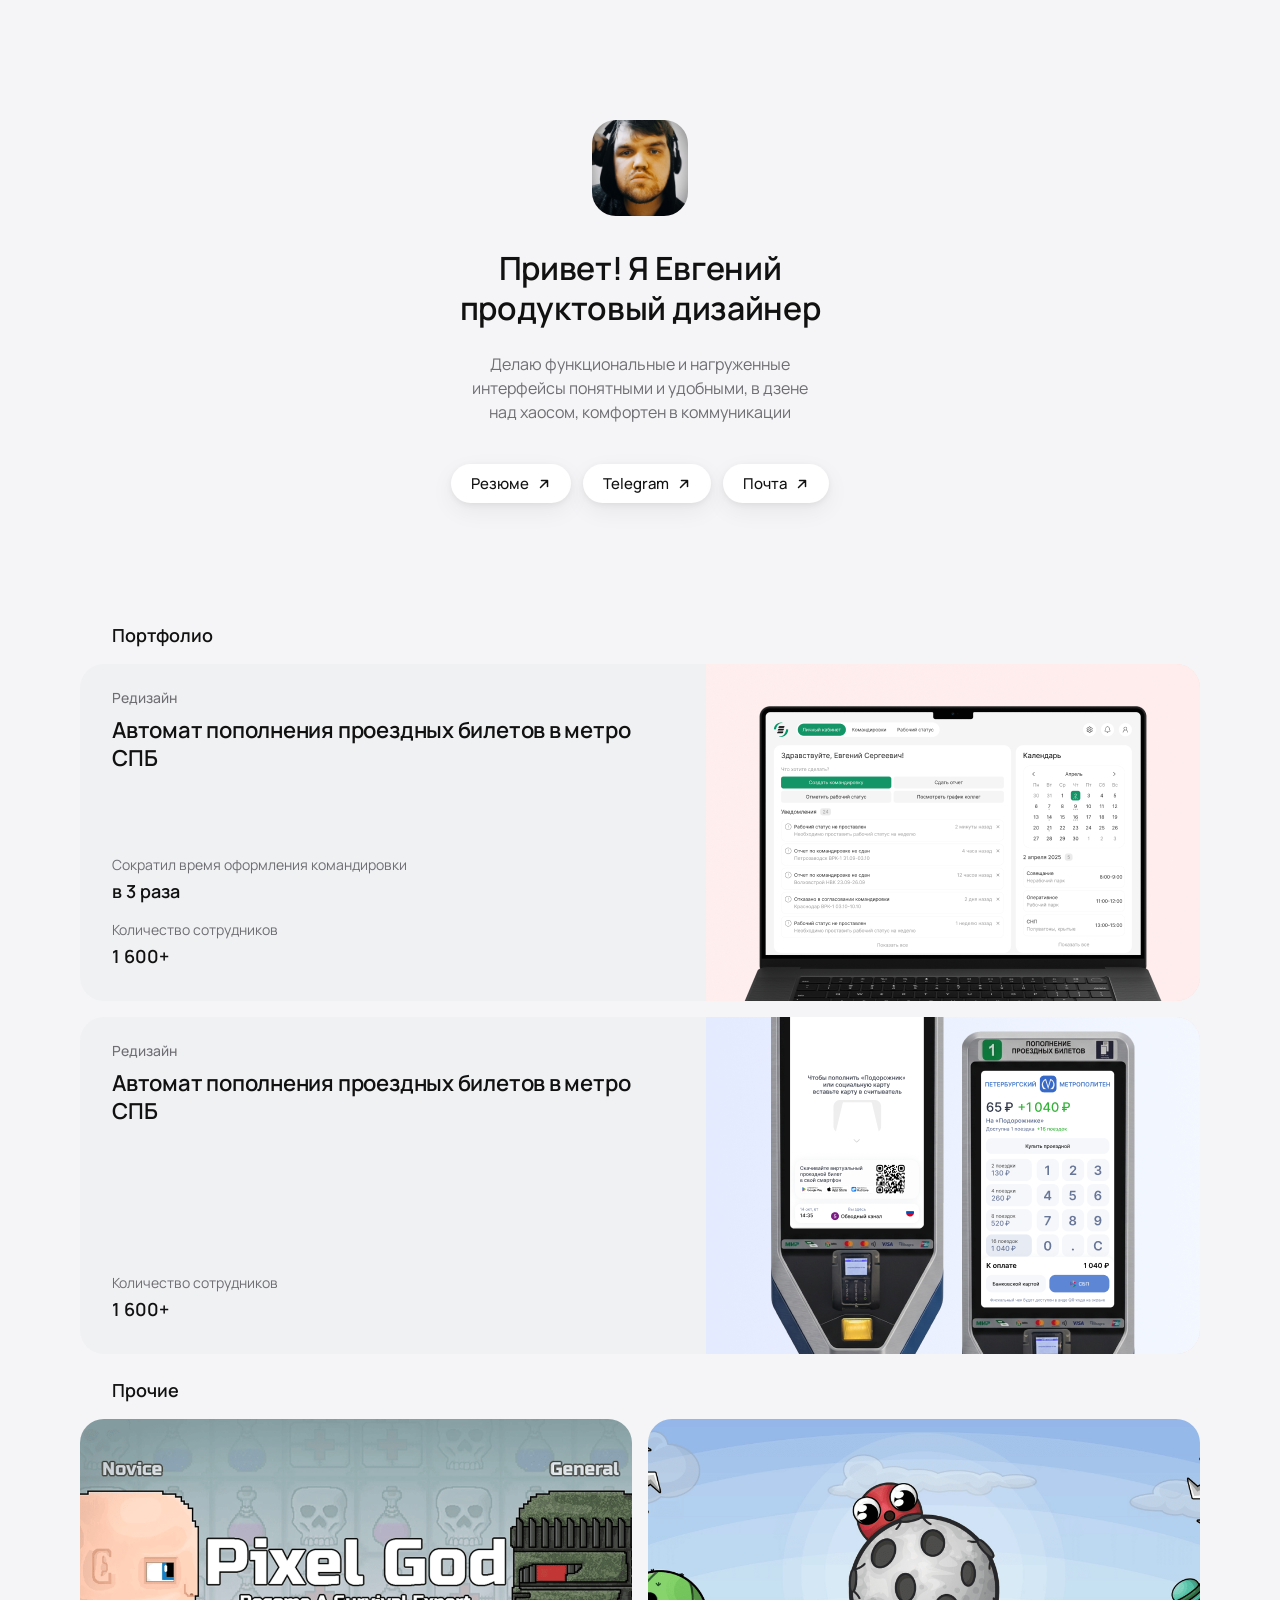
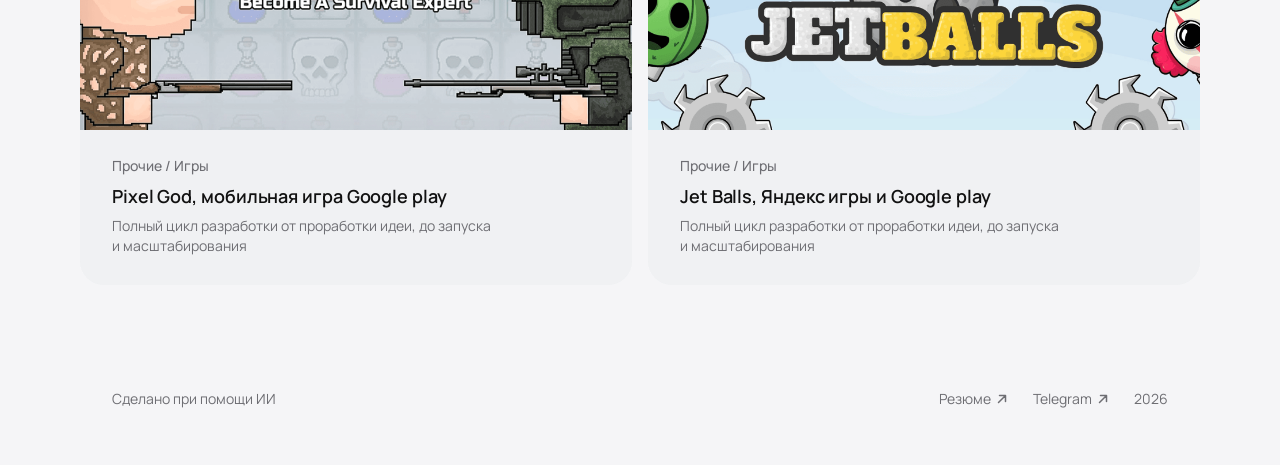
==== commit 777f74e5: "Add files via upload" ====
--- a/index.html
+++ b/index.html
@@ -7,7 +7,7 @@
     <link rel="preconnect" href="https://fonts.googleapis.com">
     <link rel="preconnect" href="https://fonts.gstatic.com" crossorigin>
     <link href="https://fonts.googleapis.com/css2?family=Manrope:wght@400;500;600;700&display=swap" rel="stylesheet">
-    <link rel="stylesheet" href="styles.css?v=16">
+    <link rel="stylesheet" href="styles.css?v=17">
 </head>
 <body>
     <main class="page">
--- a/styles.css
+++ b/styles.css
@@ -58,12 +58,12 @@
    =========================== */
 .page {
     width: 100%;
-    min-width: 1440px;       /* фиксированный фрейм 1440 */
     overflow-x: hidden;
 }
 
 .container {
-    width: 1120px;           /* контентная область */
+    width: 100%;
+    max-width: 1120px;       /* контентная область */
     margin: 0 auto;
     padding: 80px 0 40px;
 }
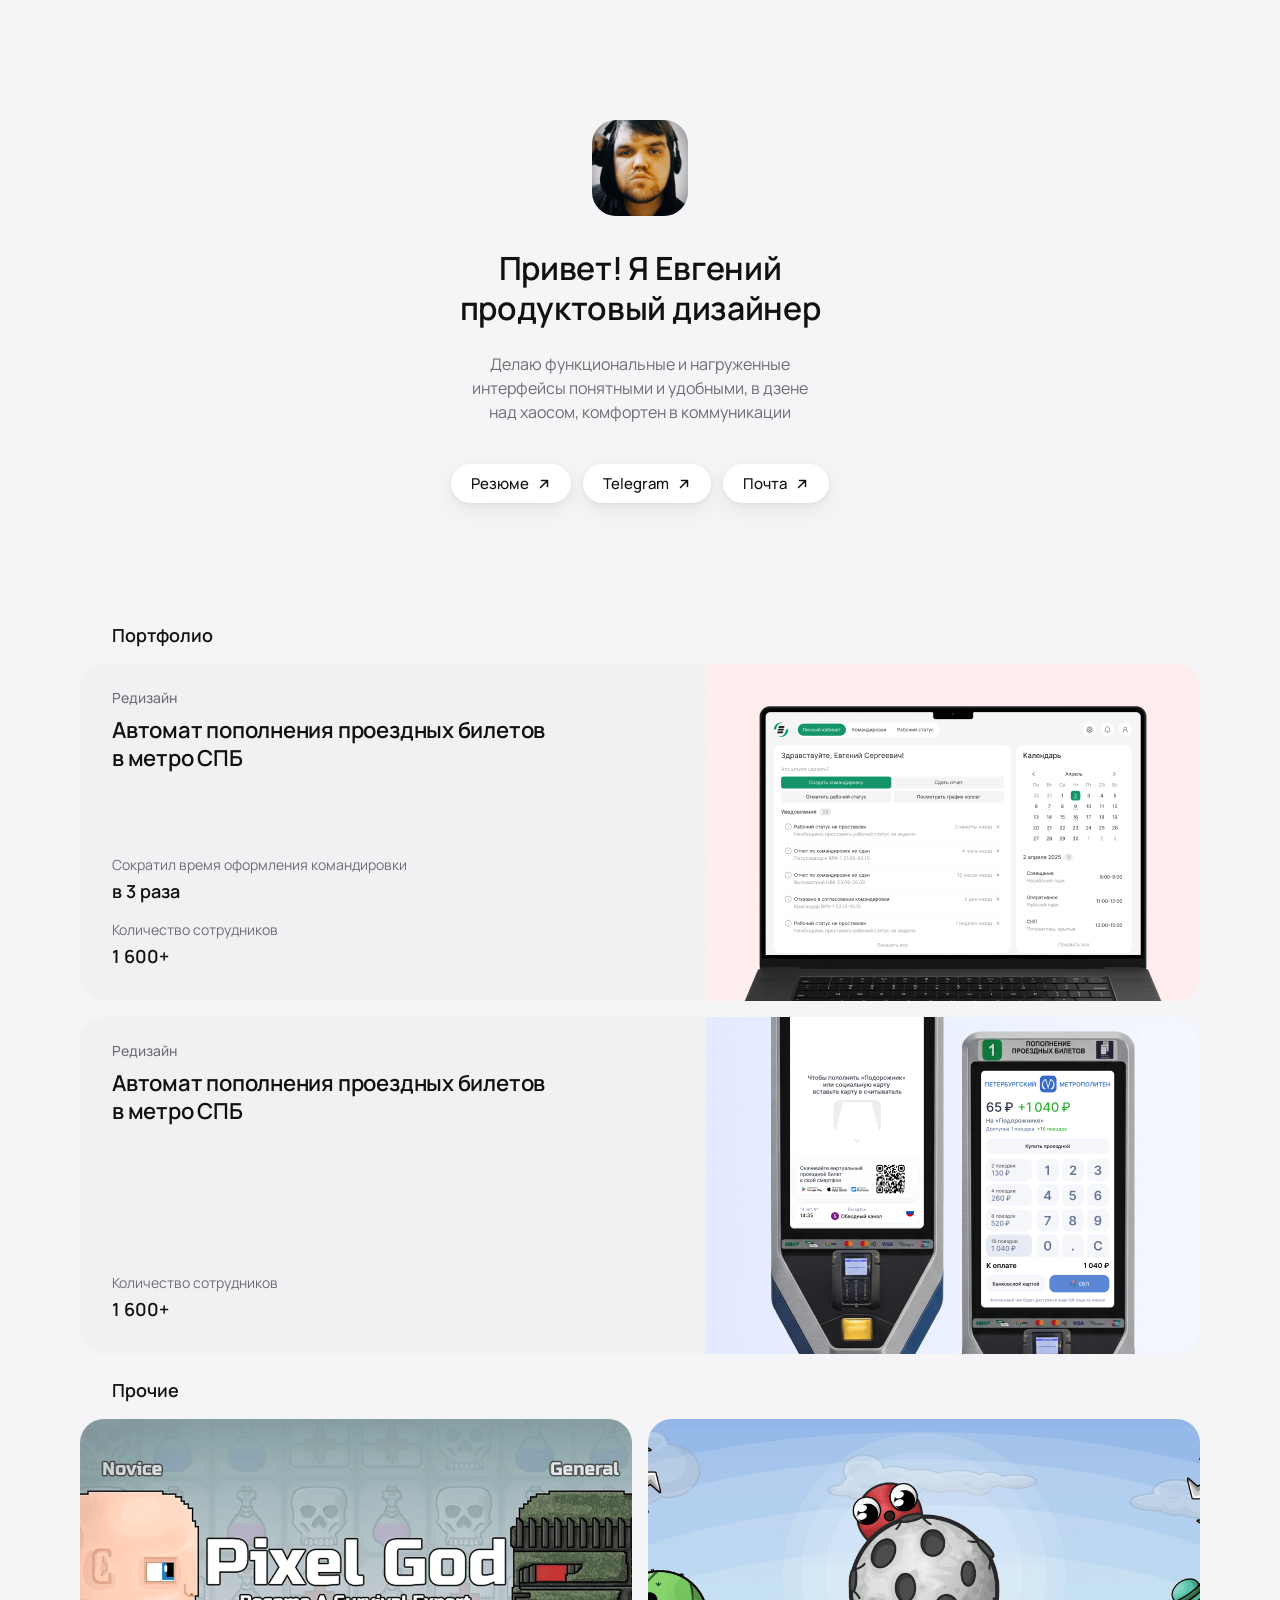
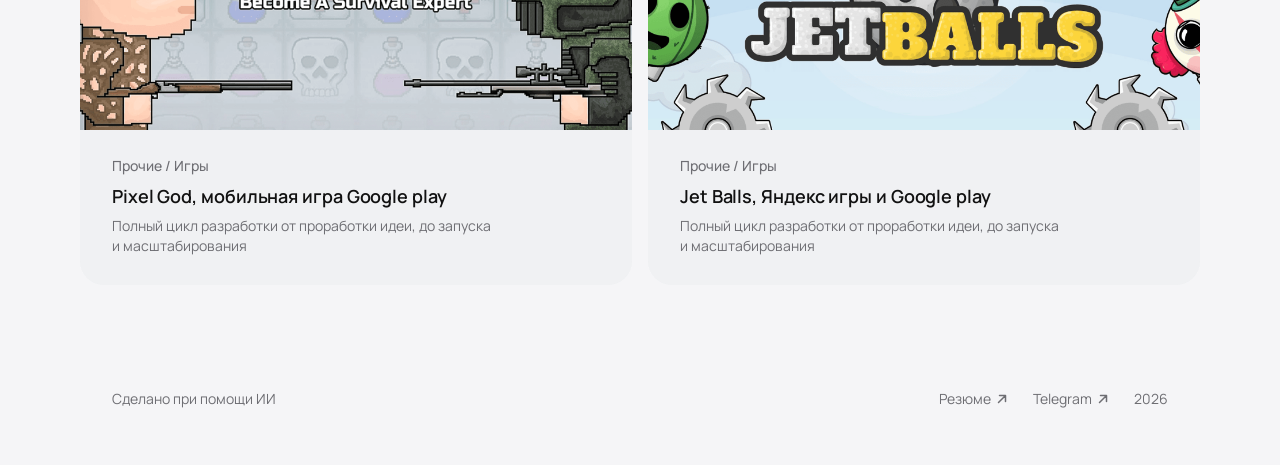
==== commit 42226219: "Add files via upload" ====
--- a/index.html
+++ b/index.html
@@ -54,7 +54,7 @@
                 <a href="case1.html" class="case-card case-card--peach">
                     <div class="case-card__content">
                         <span class="case-card__tag">Редизайн</span>
-                        <h3 class="case-card__title">Автомат пополнения проездных билетов в&nbsp;метро СПБ</h3>
+                        <h3 class="case-card__title">Автомат пополнения проездных билетов<br>в&nbsp;метро СПБ</h3>
                         <div class="case-card__metrics">
                             <div class="metric">
                                 <div class="metric__label">Сократил время оформления командировки</div>
@@ -74,7 +74,7 @@
                 <a href="case2.html" class="case-card case-card--peach">
                     <div class="case-card__content">
                         <span class="case-card__tag">Редизайн</span>
-                        <h3 class="case-card__title">Автомат пополнения проездных билетов в&nbsp;метро СПБ</h3>
+                        <h3 class="case-card__title">Автомат пополнения проездных билетов<br>в&nbsp;метро СПБ</h3>
                         <div class="case-card__metrics case-card__metrics--single">
                             <div class="metric">
                                 <div class="metric__label">Количество сотрудников</div>
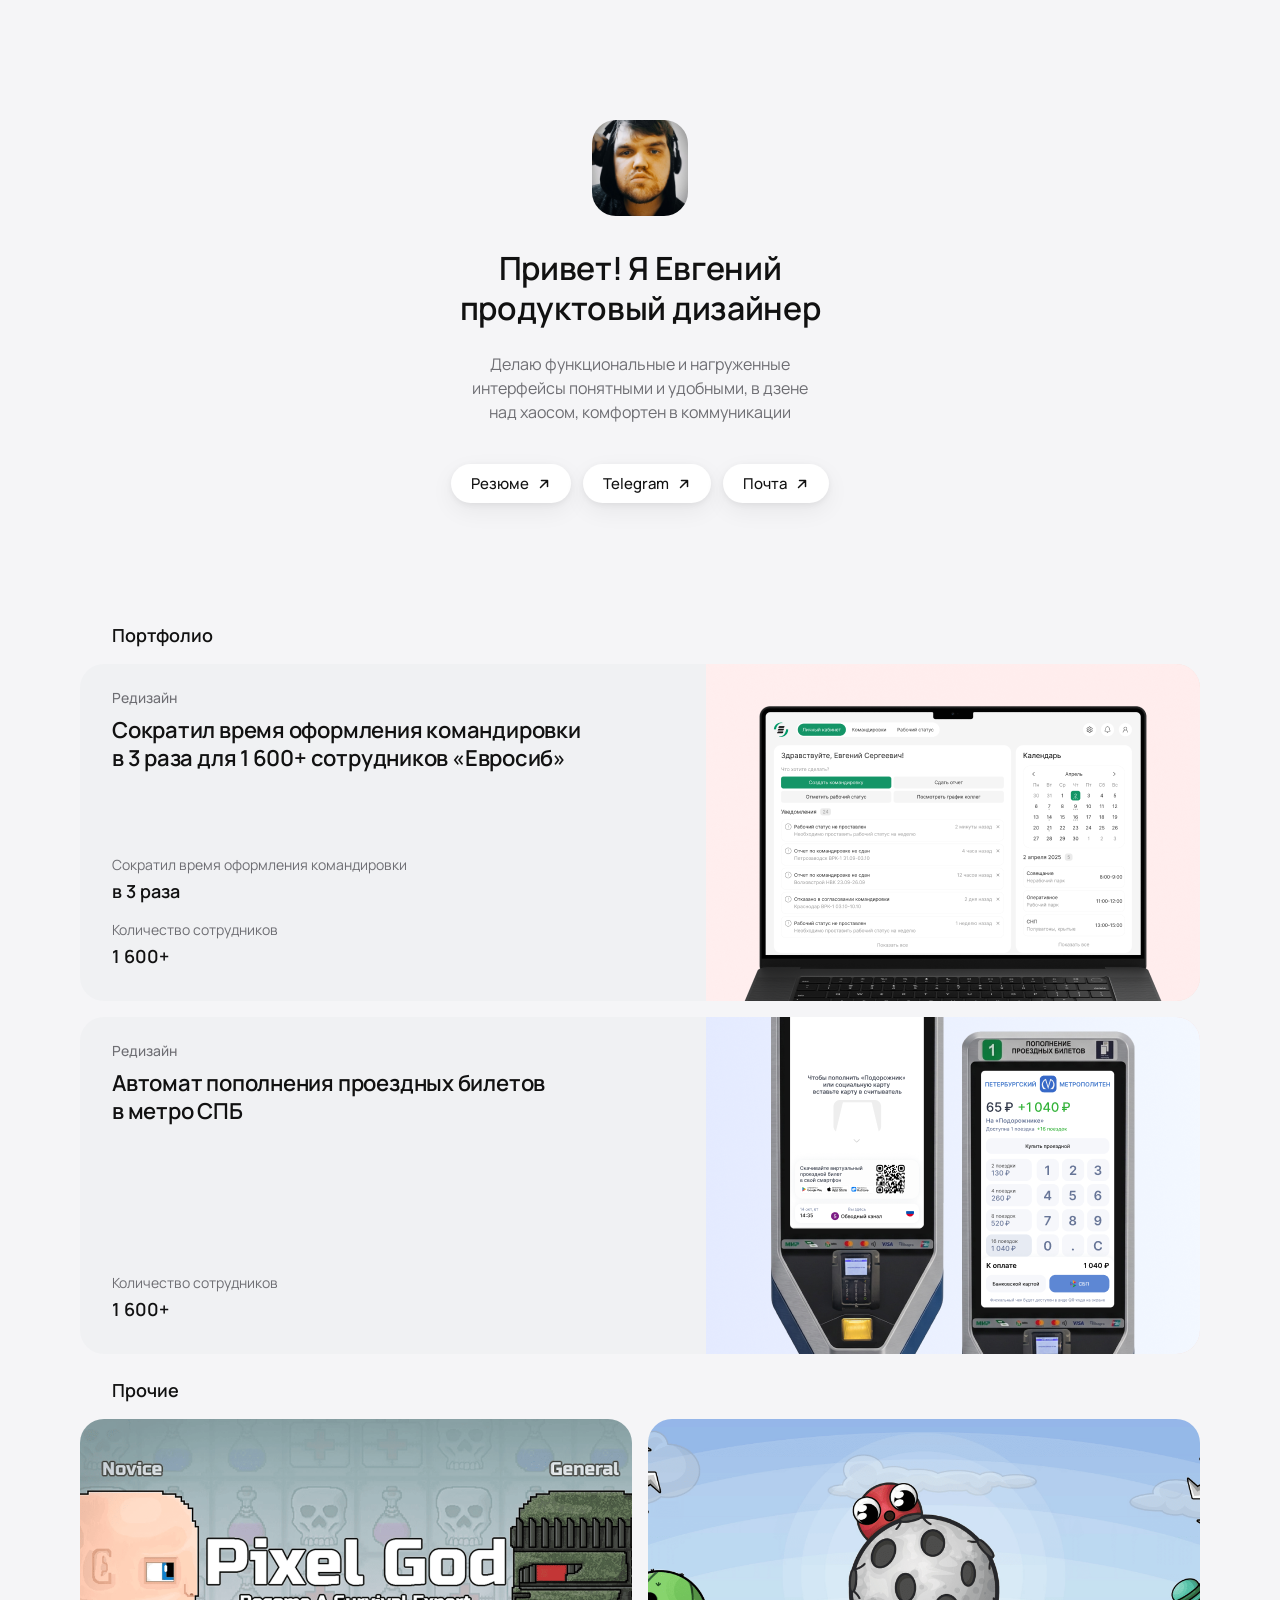
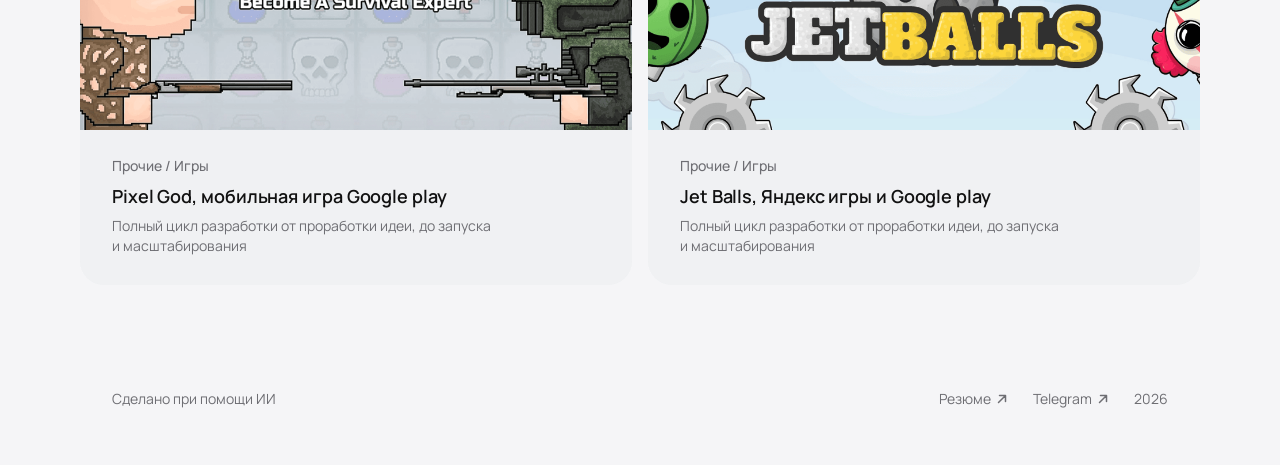
==== commit bf3527a9: "Add files via upload" ====
--- a/index.html
+++ b/index.html
@@ -54,7 +54,7 @@
                 <a href="case1.html" class="case-card case-card--peach">
                     <div class="case-card__content">
                         <span class="case-card__tag">Редизайн</span>
-                        <h3 class="case-card__title">Автомат пополнения проездных билетов<br>в&nbsp;метро СПБ</h3>
+                        <h3 class="case-card__title">Сократил время оформления командировки<br>в&nbsp;3&nbsp;раза для 1&nbsp;600+ сотрудников «Евросиб»</h3>
                         <div class="case-card__metrics">
                             <div class="metric">
                                 <div class="metric__label">Сократил время оформления командировки</div>
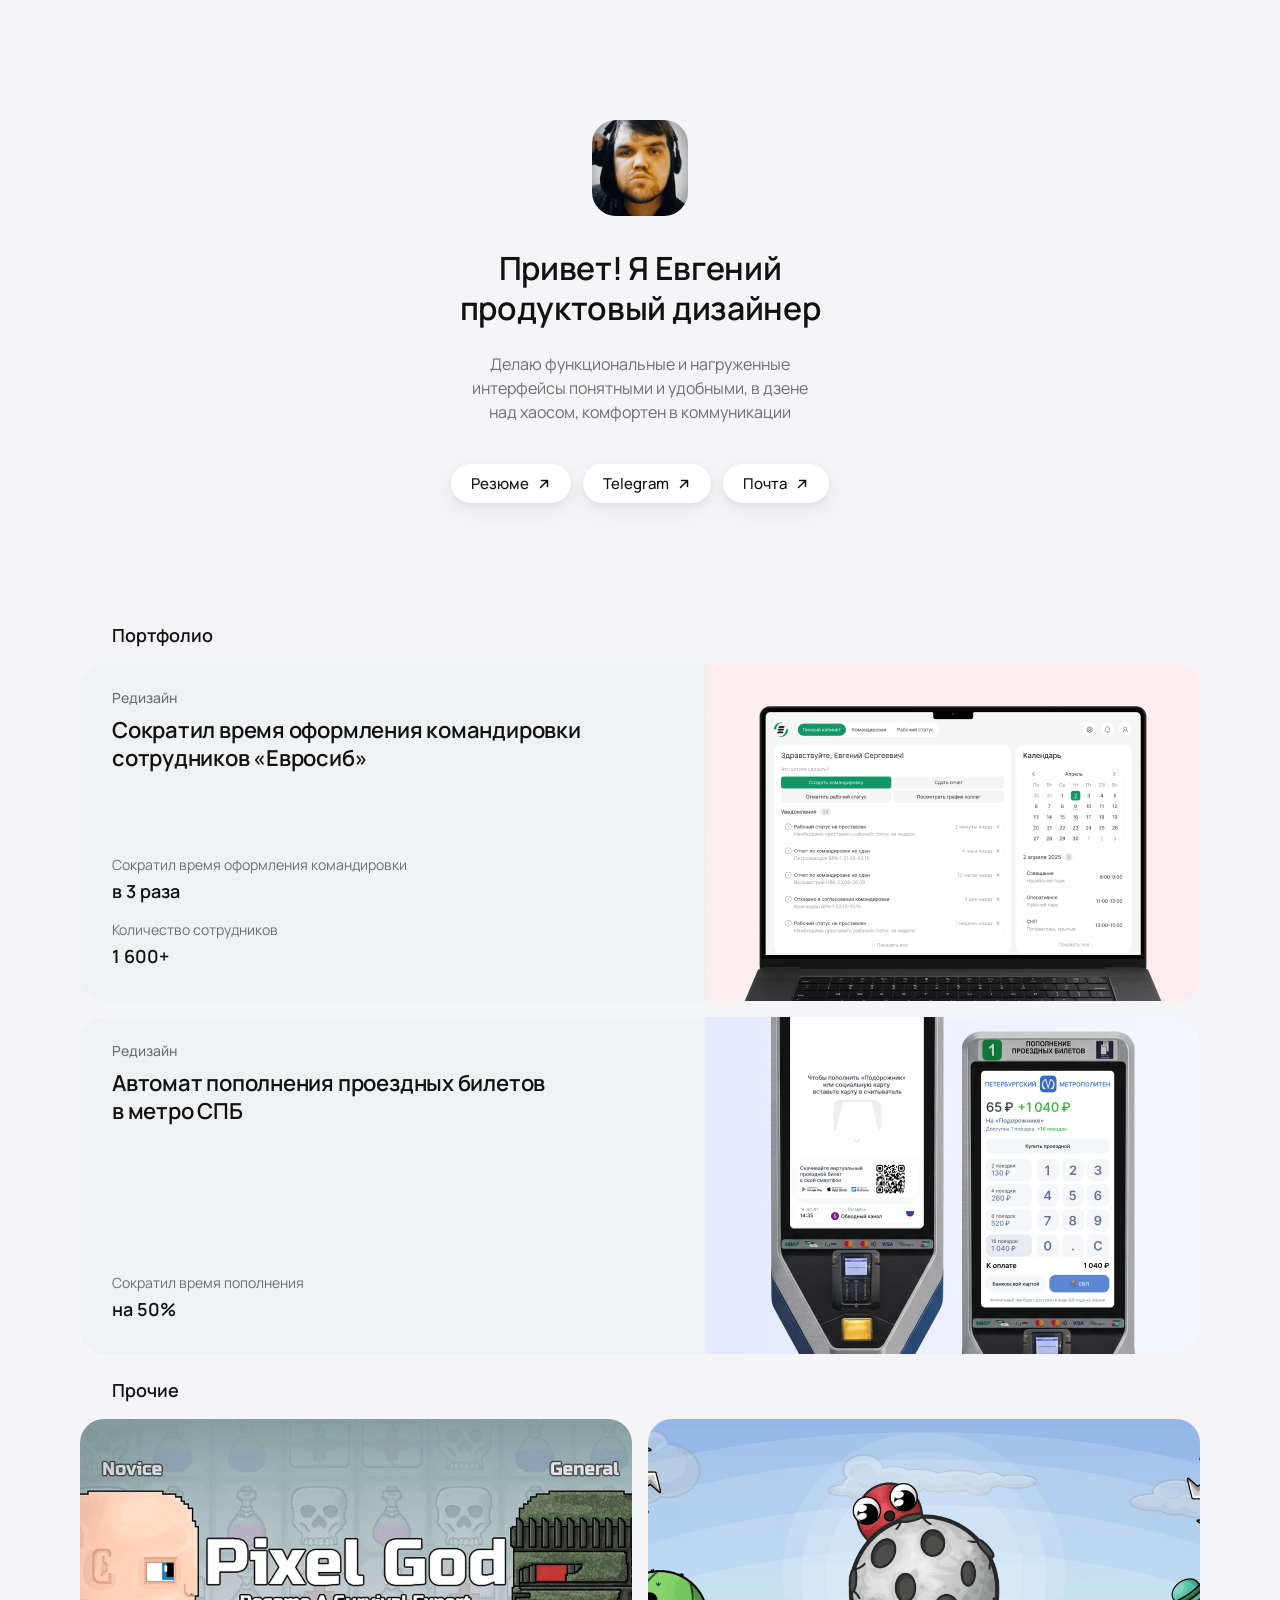
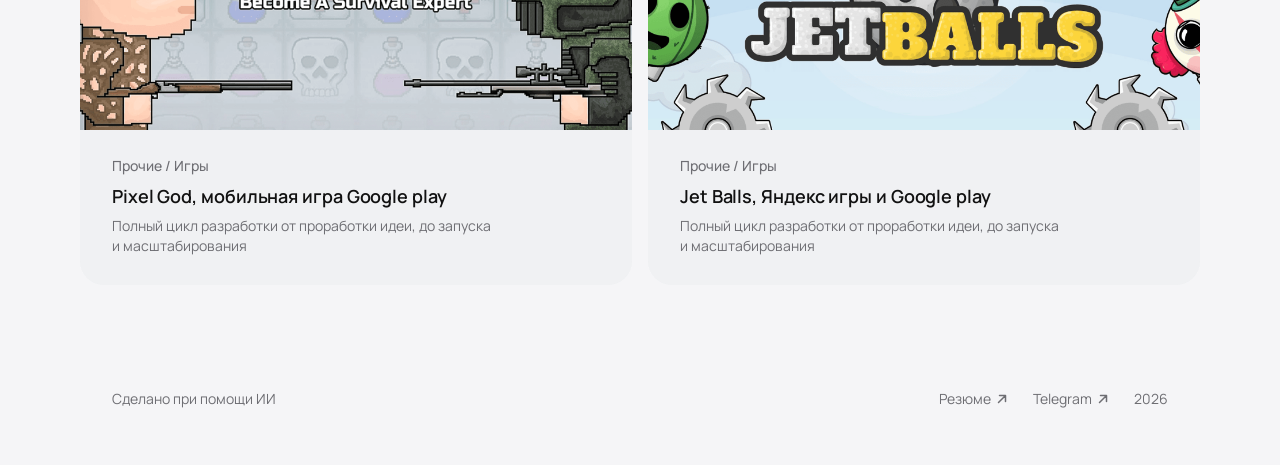
==== commit 62a9f850: "Add files via upload" ====
--- a/index.html
+++ b/index.html
@@ -3,11 +3,14 @@
 <head>
     <meta charset="UTF-8">
     <meta name="viewport" content="width=device-width, initial-scale=1.0">
+    <meta http-equiv="Cache-Control" content="no-cache, no-store, must-revalidate">
+    <meta http-equiv="Pragma" content="no-cache">
+    <meta http-equiv="Expires" content="0">
     <title>Евгений — продуктовый дизайнер</title>
     <link rel="preconnect" href="https://fonts.googleapis.com">
     <link rel="preconnect" href="https://fonts.gstatic.com" crossorigin>
     <link href="https://fonts.googleapis.com/css2?family=Manrope:wght@400;500;600;700&display=swap" rel="stylesheet">
-    <link rel="stylesheet" href="styles.css?v=17">
+    <link rel="stylesheet" href="styles.css?v=19">
 </head>
 <body>
     <main class="page">
@@ -54,7 +57,7 @@
                 <a href="case1.html" class="case-card case-card--peach">
                     <div class="case-card__content">
                         <span class="case-card__tag">Редизайн</span>
-                        <h3 class="case-card__title">Сократил время оформления командировки<br>в&nbsp;3&nbsp;раза для 1&nbsp;600+ сотрудников «Евросиб»</h3>
+                        <h3 class="case-card__title">Сократил время оформления командировки<br>сотрудников «Евросиб»</h3>
                         <div class="case-card__metrics">
                             <div class="metric">
                                 <div class="metric__label">Сократил время оформления командировки</div>
@@ -77,8 +80,8 @@
                         <h3 class="case-card__title">Автомат пополнения проездных билетов<br>в&nbsp;метро СПБ</h3>
                         <div class="case-card__metrics case-card__metrics--single">
                             <div class="metric">
-                                <div class="metric__label">Количество сотрудников</div>
-                                <div class="metric__value">1&nbsp;600+</div>
+                                <div class="metric__label">Сократил время пополнения</div>
+                                <div class="metric__value">на&nbsp;50%</div>
                             </div>
                         </div>
                     </div>
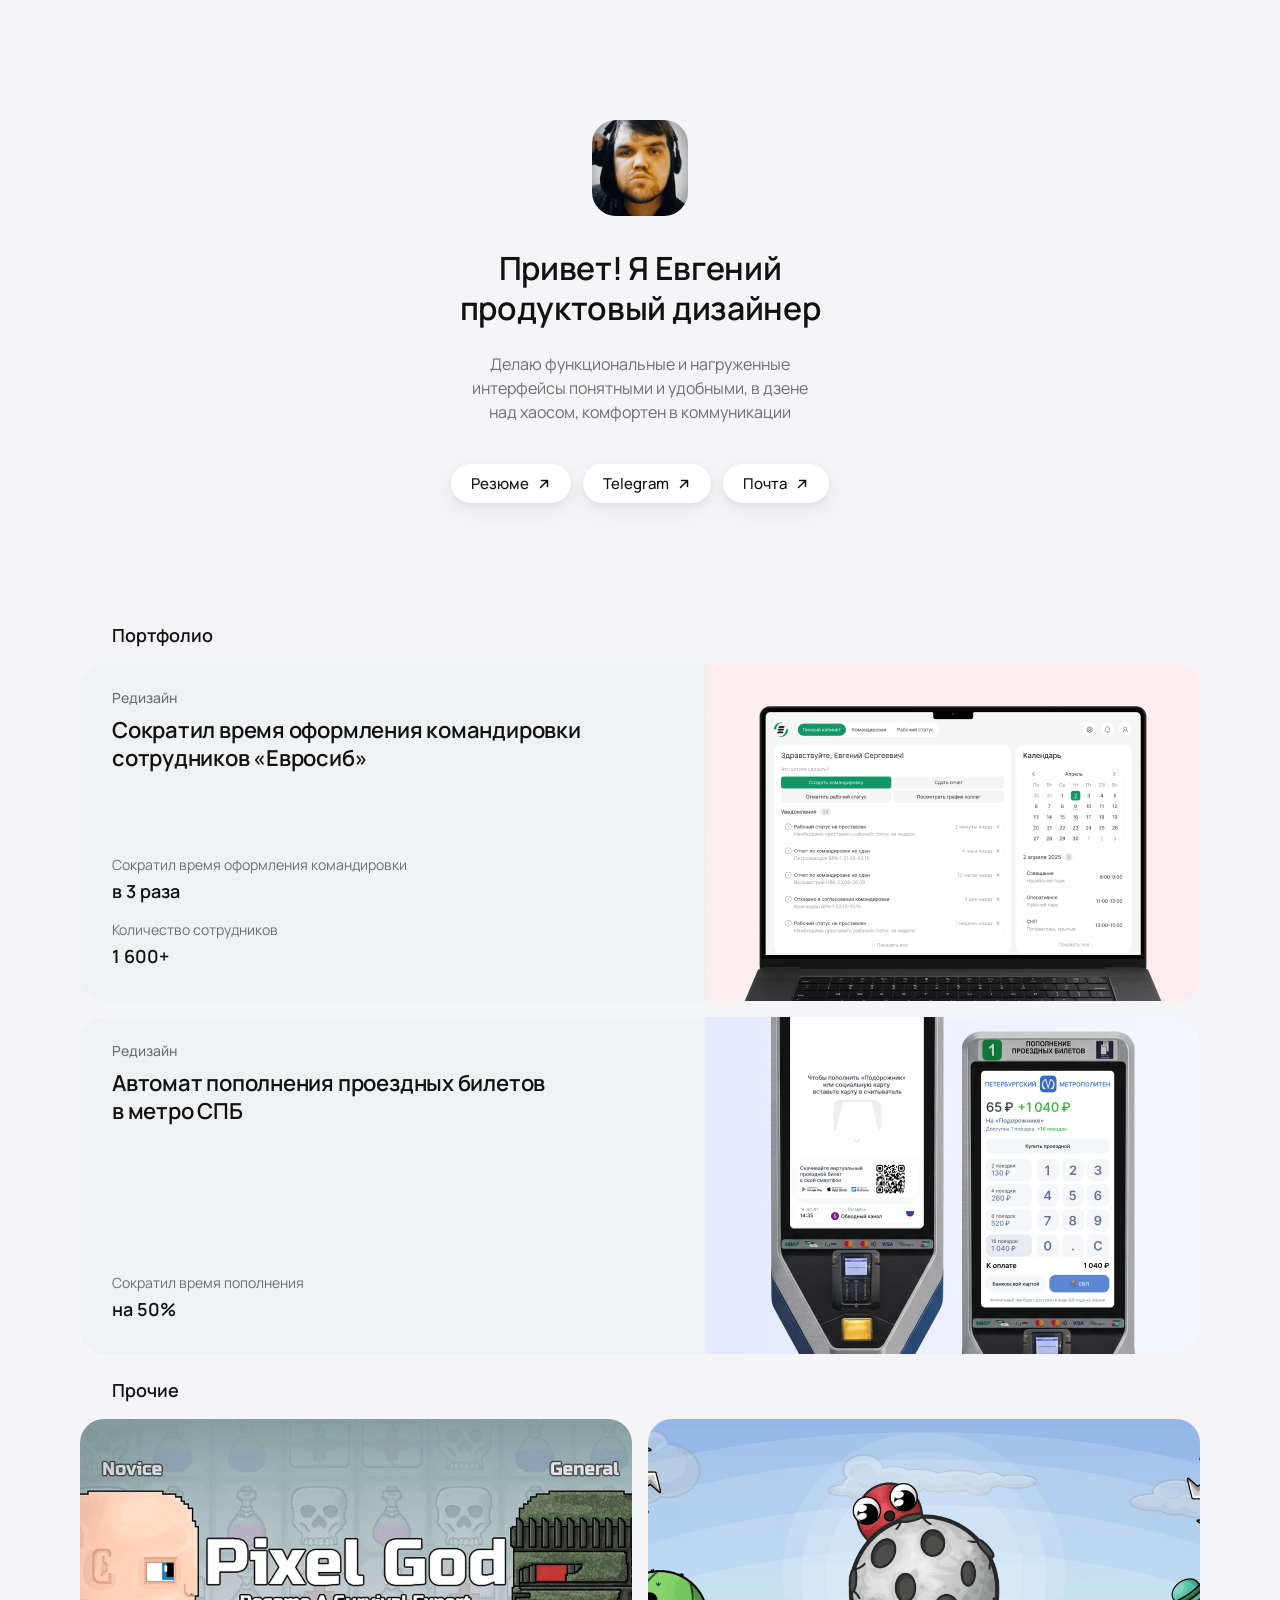
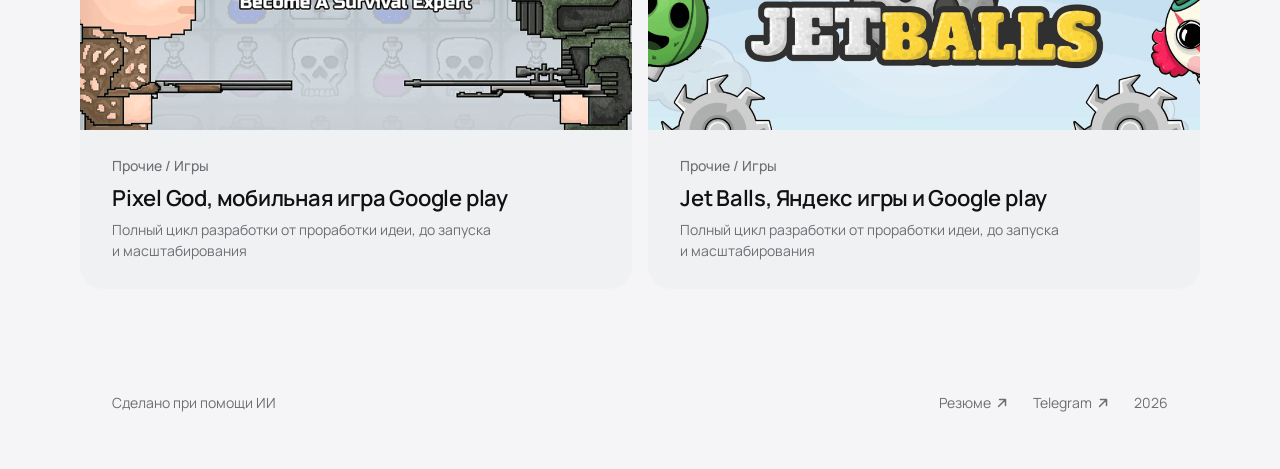
==== commit 2042d742: "Add files via upload" ====
--- a/index.html
+++ b/index.html
@@ -10,7 +10,7 @@
     <link rel="preconnect" href="https://fonts.googleapis.com">
     <link rel="preconnect" href="https://fonts.gstatic.com" crossorigin>
     <link href="https://fonts.googleapis.com/css2?family=Manrope:wght@400;500;600;700&display=swap" rel="stylesheet">
-    <link rel="stylesheet" href="styles.css?v=19">
+    <link rel="stylesheet" href="styles.css?v=22">
 </head>
 <body>
     <main class="page">
@@ -57,7 +57,7 @@
                 <a href="case1.html" class="case-card case-card--peach">
                     <div class="case-card__content">
                         <span class="case-card__tag">Редизайн</span>
-                        <h3 class="case-card__title">Сократил время оформления командировки<br>сотрудников «Евросиб»</h3>
+                        <h3 class="case-card__title">Сократил время оформления командировки <br class="mobile-hide">сотрудников «Евросиб»</h3>
                         <div class="case-card__metrics">
                             <div class="metric">
                                 <div class="metric__label">Сократил время оформления командировки</div>
@@ -77,7 +77,7 @@
                 <a href="case2.html" class="case-card case-card--peach">
                     <div class="case-card__content">
                         <span class="case-card__tag">Редизайн</span>
-                        <h3 class="case-card__title">Автомат пополнения проездных билетов<br>в&nbsp;метро СПБ</h3>
+                        <h3 class="case-card__title">Автомат пополнения проездных билетов <br class="mobile-hide">в&nbsp;метро СПБ</h3>
                         <div class="case-card__metrics case-card__metrics--single">
                             <div class="metric">
                                 <div class="metric__label">Сократил время пополнения</div>
--- a/styles.css
+++ b/styles.css
@@ -169,6 +169,11 @@
     transform: translate(2px, -2px);
 }
 
+/* Back-стрелка (Вернуться на главную) — едет влево-вверх */
+.btn:hover .btn__arrow--back {
+    transform: translate(-2px, -2px);
+}
+
 /* ===========================
    SECTION
    =========================== */
@@ -224,6 +229,7 @@
     line-height: 1.3;
     font-weight: 600;
     letter-spacing: -0.01em;
+    margin-bottom: 24px;
 }
 
 .case-card__metrics {
@@ -312,11 +318,11 @@
 }
 
 .other-card__title {
-    font-size: 18px;
+    font-size: 22px;
+    line-height: 1.3;
     font-weight: 600;
-    line-height: 1.35;
-    margin: 8px 0 8px;
-    letter-spacing: -0.005em;
+    letter-spacing: -0.01em;
+    margin: 8px 0;
 }
 
 .other-card__desc {
@@ -1059,7 +1065,8 @@
 
     /* В кейсах <br> в заголовке создаёт некрасивый перенос на узких экранах,
        поэтому эти конкретные br помечены классом и скрываются */
-    .hero__title br.mobile-hide {
+    /* Универсальный mobile-hide для br тегов: на узких экранах скрываются принудительные переносы */
+    br.mobile-hide {
         display: none;
     }
 
@@ -1119,11 +1126,18 @@
     }
 
     .case-card__content {
-        padding: 24px 20px;
+        padding: 24px 20px 24px;
+    }
+
+    .case-card__tag {
+        font-size: 13px;
+        margin-bottom: 12px;
     }
 
     .case-card__title {
-        font-size: 18px;
+        font-size: 20px;
+        line-height: 1.3;
+        margin-bottom: 28px;
     }
 
     .case-card__image {
@@ -1132,8 +1146,19 @@
         max-height: 240px;
     }
 
+    /* Метрики — явная иерархия: метка маленькая серая, значение крупнее но не как заголовок */
     .case-card__metrics {
-        gap: 12px;
+        gap: 16px;
+    }
+
+    .metric__label {
+        font-size: 13px;
+        margin-bottom: 2px;
+    }
+
+    .metric__value {
+        font-size: 16px;
+        font-weight: 600;
     }
 
     .other-grid {
@@ -1146,7 +1171,8 @@
     }
 
     .other-card__title {
-        font-size: 16px;
+        font-size: 20px;
+        line-height: 1.3;
     }
 
     /* TEXT */
